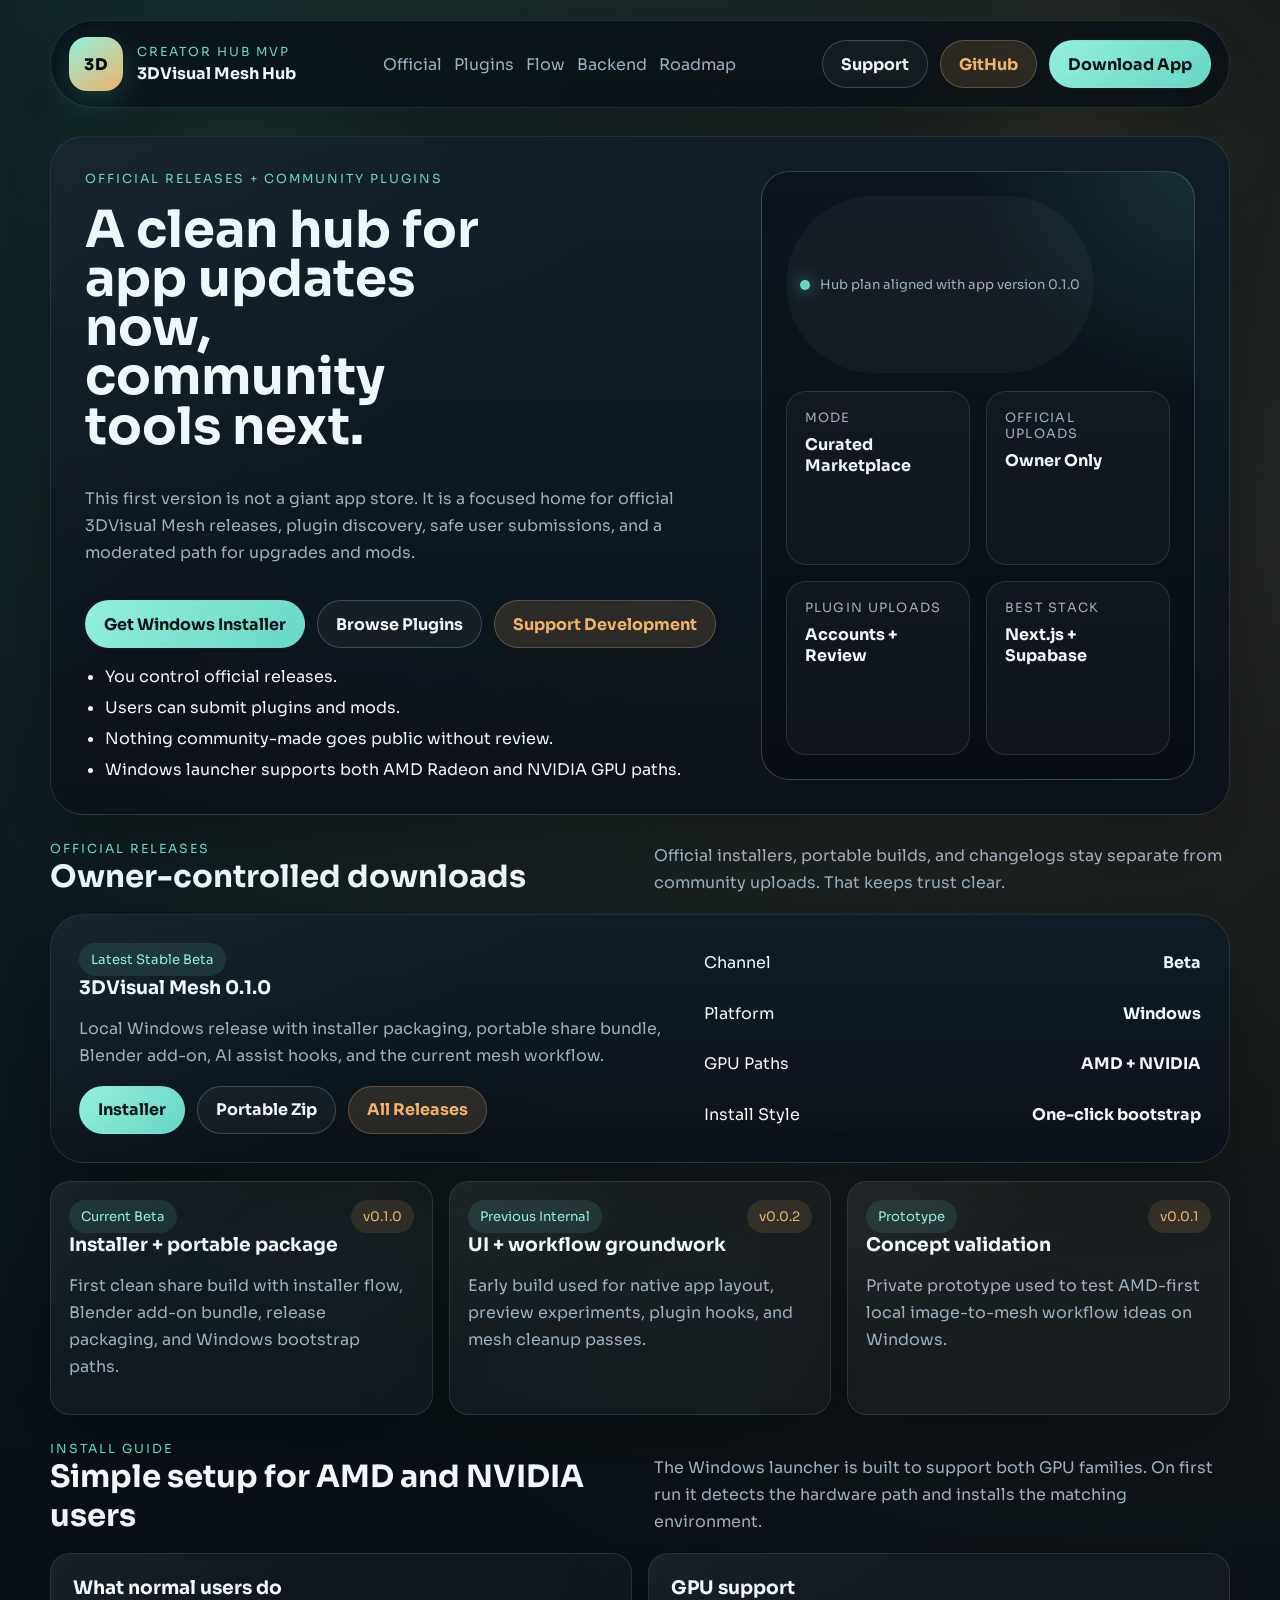
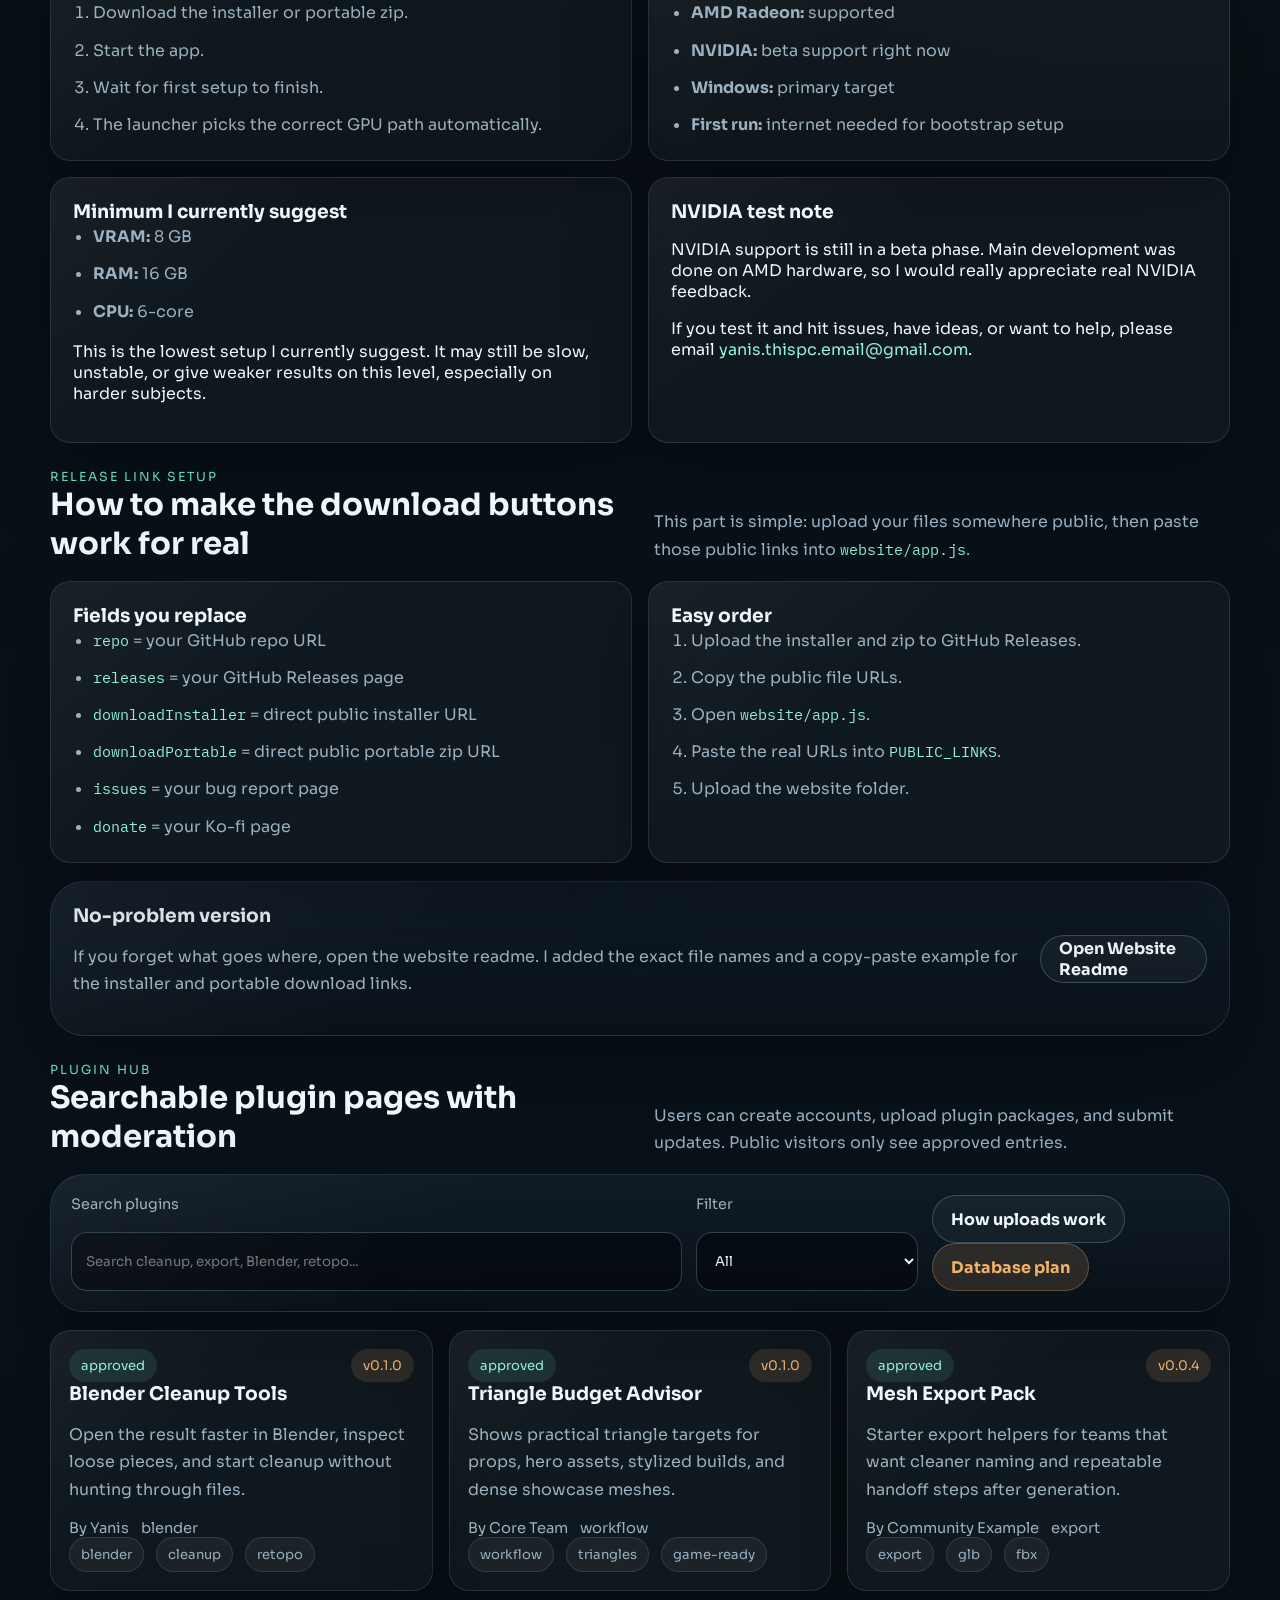
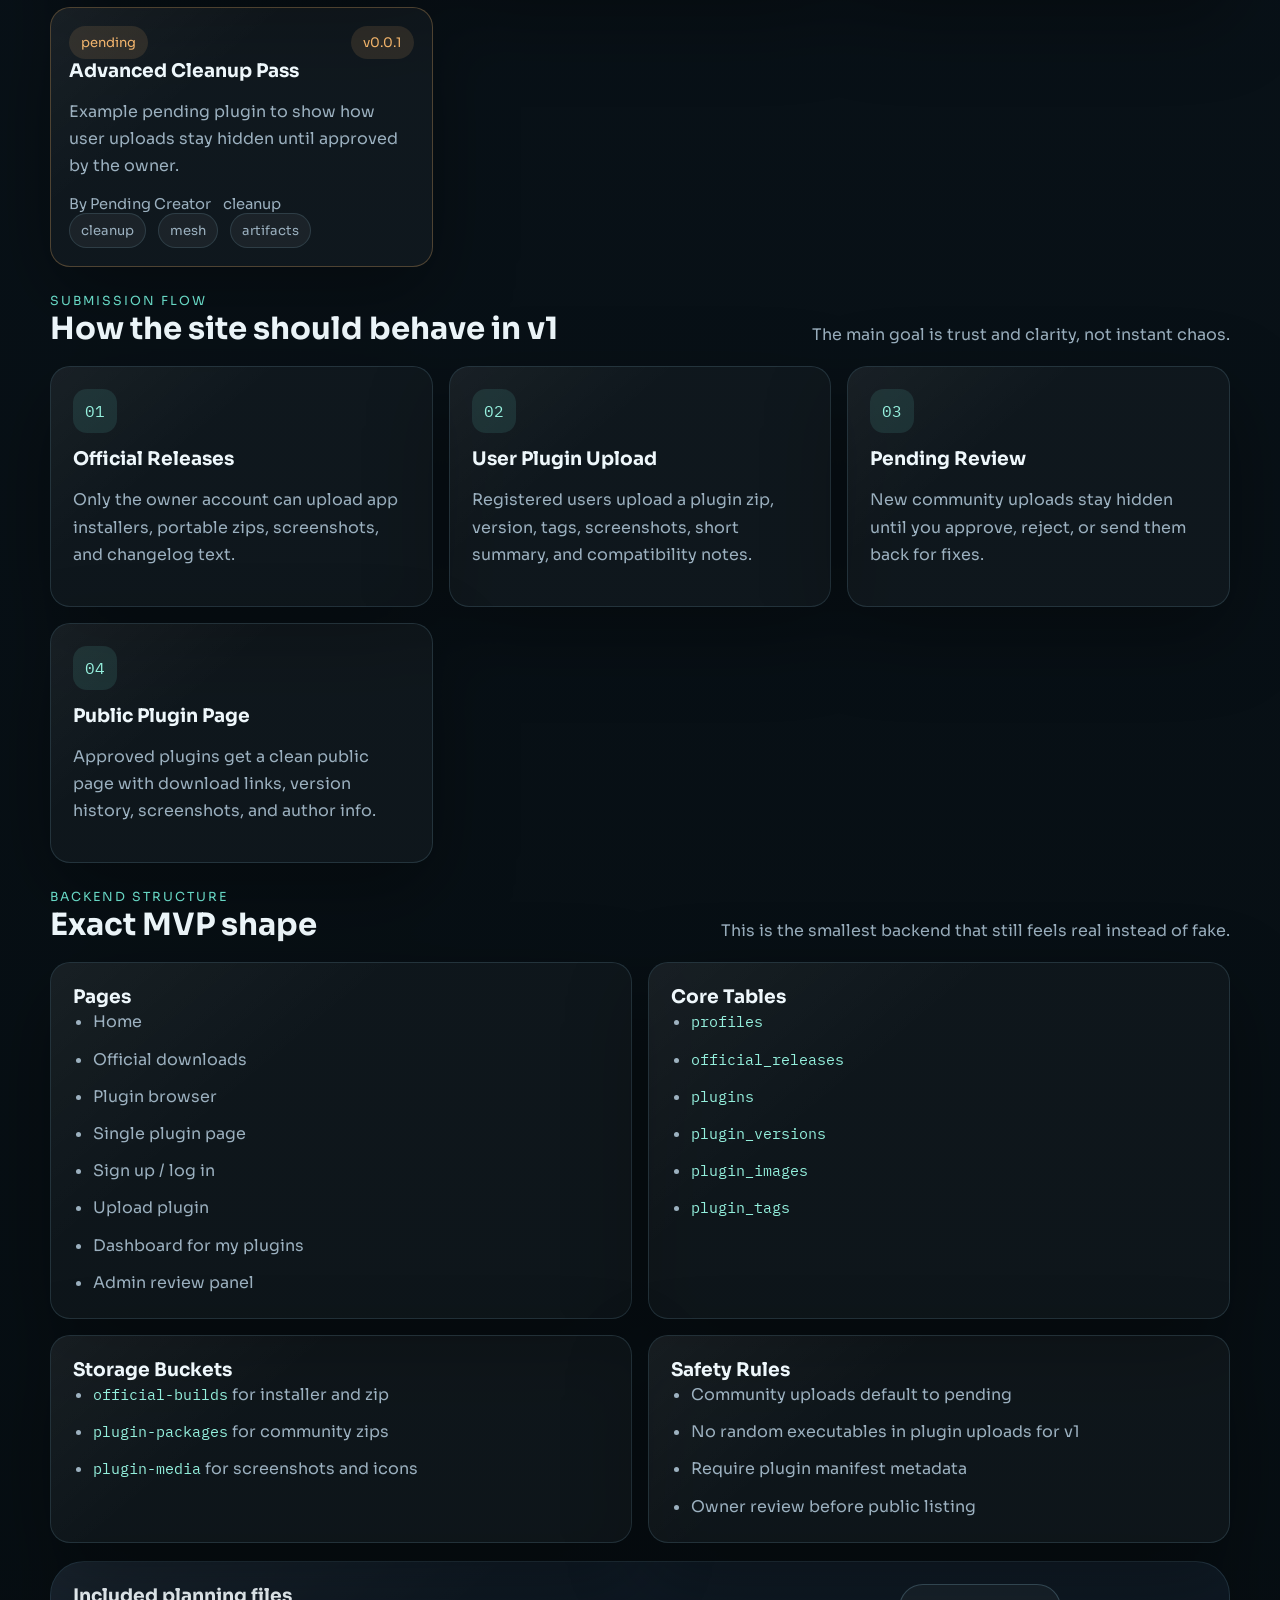
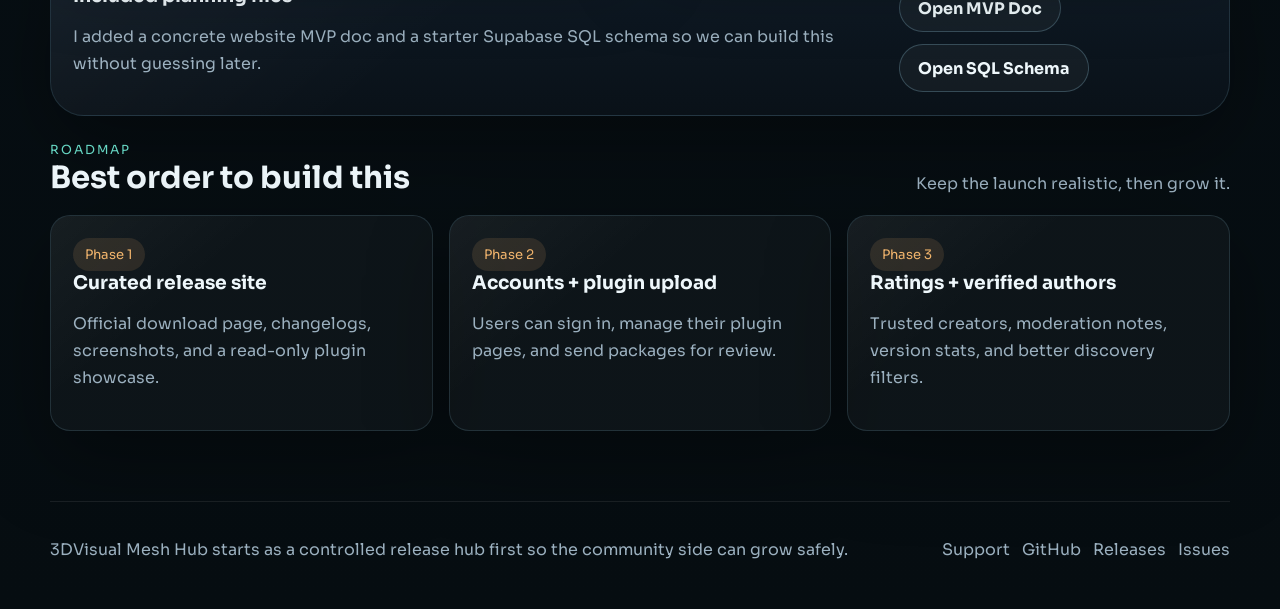
==== website/index.html @ f04f1b28 "Publish source, website, and beta 0.1.0 project files" ====
<!DOCTYPE html>
<html lang="en">
<head>
  <meta charset="UTF-8">
  <meta name="viewport" content="width=device-width, initial-scale=1.0">
  <title>3DVisual Mesh Hub</title>
  <meta
    name="description"
    content="Official releases and community plugins for 3DVisual Mesh. Curated updates, searchable plugin pages, and a clean path toward an open creator hub."
  >
  <link rel="preconnect" href="https://fonts.googleapis.com">
  <link rel="preconnect" href="https://fonts.gstatic.com" crossorigin>
  <link
    href="https://fonts.googleapis.com/css2?family=Sora:wght@400;500;600;700;800&family=IBM+Plex+Mono:wght@400;500&display=swap"
    rel="stylesheet"
  >
  <link rel="stylesheet" href="./styles.css">
</head>
<body>
  <div class="page-glow page-glow-left"></div>
  <div class="page-glow page-glow-right"></div>
  <div class="mesh-grid"></div>

  <header class="topbar">
    <a class="brand" href="#top" aria-label="3DVisual Mesh Hub Home">
      <div class="brand-badge">3D</div>
      <div class="brand-copy">
        <span class="eyebrow">Creator Hub MVP</span>
        <strong>3DVisual Mesh Hub</strong>
      </div>
    </a>

    <nav class="nav">
      <a href="#official">Official</a>
      <a href="#plugins">Plugins</a>
      <a href="#flow">Flow</a>
      <a href="#backend">Backend</a>
      <a href="#roadmap">Roadmap</a>
    </nav>

    <div class="topbar-actions">
      <a class="button secondary" data-link="donate" href="#">Support</a>
      <a class="button ghost" data-link="repo" href="#">GitHub</a>
      <a class="button primary" data-link="downloadInstaller" data-download="installer" href="#">Download App</a>
    </div>
  </header>

  <main id="top">
    <section class="hero shell-card">
      <div class="hero-copy">
        <p class="eyebrow">Official Releases + Community Plugins</p>
        <h1>A clean hub for app updates now, community tools next.</h1>
        <p class="lede">
          This first version is not a giant app store. It is a focused home for official
          3DVisual Mesh releases, plugin discovery, safe user submissions, and a moderated path
          for upgrades and mods.
        </p>

        <div class="hero-actions">
          <a class="button primary" data-link="downloadInstaller" data-download="installer" href="#">Get Windows Installer</a>
          <a class="button secondary" href="#plugins">Browse Plugins</a>
          <a class="button ghost" data-link="donate" href="#">Support Development</a>
        </div>

        <ul class="hero-points">
          <li>You control official releases.</li>
          <li>Users can submit plugins and mods.</li>
          <li>Nothing community-made goes public without review.</li>
          <li>Windows launcher supports both AMD Radeon and NVIDIA GPU paths.</li>
        </ul>
      </div>

      <aside class="hero-panel">
        <div class="hero-status">
          <span class="status-dot"></span>
          <span>Hub plan aligned with app version 0.1.0</span>
        </div>

        <div class="hero-metrics">
          <article>
            <span class="metric-label">Mode</span>
            <strong>Curated Marketplace</strong>
          </article>
          <article>
            <span class="metric-label">Official Uploads</span>
            <strong>Owner Only</strong>
          </article>
          <article>
            <span class="metric-label">Plugin Uploads</span>
            <strong>Accounts + Review</strong>
          </article>
          <article>
            <span class="metric-label">Best Stack</span>
            <strong>Next.js + Supabase</strong>
          </article>
        </div>
      </aside>
    </section>

    <section id="official" class="section-block">
      <div class="section-head">
        <div>
          <p class="eyebrow">Official Releases</p>
          <h2>Owner-controlled downloads</h2>
        </div>
        <p class="section-copy">
          Official installers, portable builds, and changelogs stay separate from community uploads.
          That keeps trust clear.
        </p>
      </div>

      <div class="release-feature shell-card">
        <div class="release-feature-copy">
          <span class="pill">Latest Stable Beta</span>
          <h3>3DVisual Mesh 0.1.0</h3>
          <p>
            Local Windows release with installer packaging, portable share bundle, Blender add-on,
            AI assist hooks, and the current mesh workflow.
          </p>
          <div class="stack">
            <a class="button primary" data-link="downloadInstaller" data-download="installer" href="#">Installer</a>
            <a class="button secondary" data-link="downloadPortable" data-download="portable" href="#">Portable Zip</a>
            <a class="button ghost" data-link="releases" href="#">All Releases</a>
          </div>
        </div>
        <div class="release-feature-meta">
          <div class="meta-row">
            <span>Channel</span>
            <strong>Beta</strong>
          </div>
          <div class="meta-row">
            <span>Platform</span>
            <strong>Windows</strong>
          </div>
          <div class="meta-row">
            <span>GPU Paths</span>
            <strong>AMD + NVIDIA</strong>
          </div>
          <div class="meta-row">
            <span>Install Style</span>
            <strong>One-click bootstrap</strong>
          </div>
        </div>
      </div>

      <div id="release-list" class="card-grid release-grid"></div>
    </section>

    <section id="install-guide" class="section-block">
      <div class="section-head">
        <div>
          <p class="eyebrow">Install Guide</p>
          <h2>Simple setup for AMD and NVIDIA users</h2>
        </div>
        <p class="section-copy">
          The Windows launcher is built to support both GPU families. On first run it detects the
          hardware path and installs the matching environment.
        </p>
      </div>

      <div class="backend-grid">
        <article class="shell-card backend-card">
          <h3>What normal users do</h3>
          <ol class="detail-list">
            <li>Download the installer or portable zip.</li>
            <li>Start the app.</li>
            <li>Wait for first setup to finish.</li>
            <li>The launcher picks the correct GPU path automatically.</li>
          </ol>
        </article>

        <article class="shell-card backend-card">
          <h3>GPU support</h3>
          <ul class="detail-list">
            <li><strong>AMD Radeon:</strong> supported</li>
            <li><strong>NVIDIA:</strong> beta support right now</li>
            <li><strong>Windows:</strong> primary target</li>
            <li><strong>First run:</strong> internet needed for bootstrap setup</li>
          </ul>
        </article>

        <article class="shell-card backend-card">
          <h3>Minimum I currently suggest</h3>
          <ul class="detail-list">
            <li><strong>VRAM:</strong> 8 GB</li>
            <li><strong>RAM:</strong> 16 GB</li>
            <li><strong>CPU:</strong> 6-core</li>
          </ul>
          <p>
            This is the lowest setup I currently suggest. It may still be slow, unstable, or give weaker results on this level,
            especially on harder subjects.
          </p>
        </article>

        <article class="shell-card backend-card">
          <h3>NVIDIA test note</h3>
          <p>
            NVIDIA support is still in a beta phase. Main development was done on AMD hardware, so I would really appreciate
            real NVIDIA feedback.
          </p>
          <p>
            If you test it and hit issues, have ideas, or want to help, please email
            <a class="inline-link" href="mailto:yanis.thispc.email@gmail.com">yanis.thispc.email@gmail.com</a>.
          </p>
        </article>
      </div>
    </section>

    <section id="link-setup" class="section-block">
      <div class="section-head">
        <div>
          <p class="eyebrow">Release Link Setup</p>
          <h2>How to make the download buttons work for real</h2>
        </div>
        <p class="section-copy">
          This part is simple: upload your files somewhere public, then paste those public links into
          <code>website/app.js</code>.
        </p>
      </div>

      <div class="backend-grid">
        <article class="shell-card backend-card">
          <h3>Fields you replace</h3>
          <ul class="detail-list">
            <li><code>repo</code> = your GitHub repo URL</li>
            <li><code>releases</code> = your GitHub Releases page</li>
            <li><code>downloadInstaller</code> = direct public installer URL</li>
            <li><code>downloadPortable</code> = direct public portable zip URL</li>
            <li><code>issues</code> = your bug report page</li>
            <li><code>donate</code> = your Ko-fi page</li>
          </ul>
        </article>

        <article class="shell-card backend-card">
          <h3>Easy order</h3>
          <ol class="detail-list">
            <li>Upload the installer and zip to GitHub Releases.</li>
            <li>Copy the public file URLs.</li>
            <li>Open <code>website/app.js</code>.</li>
            <li>Paste the real URLs into <code>PUBLIC_LINKS</code>.</li>
            <li>Upload the website folder.</li>
          </ol>
        </article>
      </div>

      <div class="doc-links shell-card">
        <div>
          <h3>No-problem version</h3>
          <p>
            If you forget what goes where, open the website readme. I added the exact file names and
            a copy-paste example for the installer and portable download links.
          </p>
        </div>
        <div class="stack">
          <a class="button secondary" href="./README.md">Open Website Readme</a>
        </div>
      </div>
    </section>

    <section id="plugins" class="section-block">
      <div class="section-head">
        <div>
          <p class="eyebrow">Plugin Hub</p>
          <h2>Searchable plugin pages with moderation</h2>
        </div>
        <p class="section-copy">
          Users can create accounts, upload plugin packages, and submit updates. Public visitors only
          see approved entries.
        </p>
      </div>

      <div class="plugin-toolbar shell-card">
        <label class="search-field" for="plugin-search">
          <span>Search plugins</span>
          <input id="plugin-search" type="search" placeholder="Search cleanup, export, Blender, retopo...">
        </label>

        <label class="select-field" for="plugin-filter">
          <span>Filter</span>
          <select id="plugin-filter">
            <option value="all">All</option>
            <option value="approved">Approved</option>
            <option value="blender">Blender</option>
            <option value="cleanup">Cleanup</option>
            <option value="export">Export</option>
            <option value="workflow">Workflow</option>
          </select>
        </label>

        <div class="toolbar-actions">
          <a class="button secondary" href="#flow">How uploads work</a>
          <a class="button ghost" href="#backend">Database plan</a>
        </div>
      </div>

      <div id="plugin-list" class="card-grid plugin-grid"></div>
    </section>

    <section id="flow" class="section-block">
      <div class="section-head">
        <div>
          <p class="eyebrow">Submission Flow</p>
          <h2>How the site should behave in v1</h2>
        </div>
        <p class="section-copy">
          The main goal is trust and clarity, not instant chaos.
        </p>
      </div>

      <div class="flow-grid">
        <article class="shell-card flow-card">
          <span class="step-id">01</span>
          <h3>Official Releases</h3>
          <p>Only the owner account can upload app installers, portable zips, screenshots, and changelog text.</p>
        </article>
        <article class="shell-card flow-card">
          <span class="step-id">02</span>
          <h3>User Plugin Upload</h3>
          <p>Registered users upload a plugin zip, version, tags, screenshots, short summary, and compatibility notes.</p>
        </article>
        <article class="shell-card flow-card">
          <span class="step-id">03</span>
          <h3>Pending Review</h3>
          <p>New community uploads stay hidden until you approve, reject, or send them back for fixes.</p>
        </article>
        <article class="shell-card flow-card">
          <span class="step-id">04</span>
          <h3>Public Plugin Page</h3>
          <p>Approved plugins get a clean public page with download links, version history, screenshots, and author info.</p>
        </article>
      </div>
    </section>

    <section id="backend" class="section-block">
      <div class="section-head">
        <div>
          <p class="eyebrow">Backend Structure</p>
          <h2>Exact MVP shape</h2>
        </div>
        <p class="section-copy">
          This is the smallest backend that still feels real instead of fake.
        </p>
      </div>

      <div class="backend-grid">
        <article class="shell-card backend-card">
          <h3>Pages</h3>
          <ul class="detail-list">
            <li>Home</li>
            <li>Official downloads</li>
            <li>Plugin browser</li>
            <li>Single plugin page</li>
            <li>Sign up / log in</li>
            <li>Upload plugin</li>
            <li>Dashboard for my plugins</li>
            <li>Admin review panel</li>
          </ul>
        </article>

        <article class="shell-card backend-card">
          <h3>Core Tables</h3>
          <ul class="detail-list">
            <li><code>profiles</code></li>
            <li><code>official_releases</code></li>
            <li><code>plugins</code></li>
            <li><code>plugin_versions</code></li>
            <li><code>plugin_images</code></li>
            <li><code>plugin_tags</code></li>
          </ul>
        </article>

        <article class="shell-card backend-card">
          <h3>Storage Buckets</h3>
          <ul class="detail-list">
            <li><code>official-builds</code> for installer and zip</li>
            <li><code>plugin-packages</code> for community zips</li>
            <li><code>plugin-media</code> for screenshots and icons</li>
          </ul>
        </article>

        <article class="shell-card backend-card">
          <h3>Safety Rules</h3>
          <ul class="detail-list">
            <li>Community uploads default to pending</li>
            <li>No random executables in plugin uploads for v1</li>
            <li>Require plugin manifest metadata</li>
            <li>Owner review before public listing</li>
          </ul>
        </article>
      </div>

      <div class="doc-links shell-card">
        <div>
          <h3>Included planning files</h3>
          <p>
            I added a concrete website MVP doc and a starter Supabase SQL schema so we can build this
            without guessing later.
          </p>
        </div>
        <div class="stack">
          <a class="button secondary" href="./MVP_STRUCTURE.md">Open MVP Doc</a>
          <a class="button secondary" href="./supabase_schema.sql">Open SQL Schema</a>
        </div>
      </div>
    </section>

    <section id="roadmap" class="section-block">
      <div class="section-head">
        <div>
          <p class="eyebrow">Roadmap</p>
          <h2>Best order to build this</h2>
        </div>
        <p class="section-copy">
          Keep the launch realistic, then grow it.
        </p>
      </div>

      <div class="roadmap-grid">
        <article class="shell-card roadmap-card">
          <span class="roadmap-state">Phase 1</span>
          <h3>Curated release site</h3>
          <p>Official download page, changelogs, screenshots, and a read-only plugin showcase.</p>
        </article>
        <article class="shell-card roadmap-card">
          <span class="roadmap-state">Phase 2</span>
          <h3>Accounts + plugin upload</h3>
          <p>Users can sign in, manage their plugin pages, and send packages for review.</p>
        </article>
        <article class="shell-card roadmap-card">
          <span class="roadmap-state">Phase 3</span>
          <h3>Ratings + verified authors</h3>
          <p>Trusted creators, moderation notes, version stats, and better discovery filters.</p>
        </article>
      </div>
    </section>
  </main>

  <footer class="footer">
    <p>3DVisual Mesh Hub starts as a controlled release hub first so the community side can grow safely.</p>
    <div class="footer-links">
      <a data-link="donate" href="#">Support</a>
      <a data-link="repo" href="#">GitHub</a>
      <a data-link="releases" href="#">Releases</a>
      <a data-link="issues" href="#">Issues</a>
    </div>
  </footer>

  <div id="donation-modal" class="modal-shell" aria-hidden="true">
    <div class="modal-backdrop" data-close-modal="true"></div>
    <section class="donation-modal shell-card" role="dialog" aria-modal="true" aria-labelledby="donation-title">
      <button class="modal-close" type="button" data-close-modal="true" aria-label="Close support popup">X</button>
      <p class="eyebrow">Optional Support</p>
      <h2 id="donation-title">Want to support development before download?</h2>
      <p class="modal-copy">
        Donations are optional, but they help keep improving the app, the plugin system, and future mesh quality work.
      </p>
      <div class="modal-warning">
        <h3>Before you download</h3>
        <ul class="detail-list">
          <li><strong>Minimum suggested:</strong> 8 GB VRAM, 16 GB RAM, 6-core CPU</li>
          <li><strong>Important:</strong> this lower-end setup may still run slowly or not work well</li>
          <li><strong>NVIDIA:</strong> current support is beta because development was mainly tested on AMD</li>
        </ul>
        <p class="modal-note">
          NVIDIA feedback, bug reports, ideas, or help are welcome at
          <a class="inline-link" href="mailto:yanis.thispc.email@gmail.com">yanis.thispc.email@gmail.com</a>.
        </p>
      </div>
      <div class="modal-actions">
        <a id="donate-link" class="button ghost" data-link="donate" href="#">Donate</a>
        <a id="continue-download-link" class="button primary" href="#">Continue To Download</a>
      </div>
      <p class="modal-note">You can skip support and still download normally.</p>
    </section>
  </div>

  <script src="./app.js"></script>
</body>
</html>
---- website/styles.css ----
:root {
  --bg: #071015;
  --bg-2: #0b161d;
  --panel: rgba(12, 21, 30, 0.84);
  --panel-strong: rgba(14, 25, 35, 0.94);
  --line: rgba(145, 196, 220, 0.16);
  --line-strong: rgba(145, 196, 220, 0.28);
  --text: #eef7fb;
  --muted: #9bb0bf;
  --teal: #67d7c4;
  --teal-strong: #93f0dd;
  --amber: #f1b36a;
  --amber-soft: rgba(241, 179, 106, 0.14);
  --danger: #ff8570;
  --shadow: 0 28px 80px rgba(0, 0, 0, 0.34);
  --radius-xl: 34px;
  --radius-lg: 26px;
  --radius-md: 20px;
}

* {
  box-sizing: border-box;
}

html {
  scroll-behavior: smooth;
}

body {
  margin: 0;
  min-height: 100vh;
  font-family: "Sora", sans-serif;
  color: var(--text);
  background:
    radial-gradient(circle at 15% 0%, rgba(103, 215, 196, 0.14), transparent 28%),
    radial-gradient(circle at 90% 10%, rgba(241, 179, 106, 0.12), transparent 24%),
    linear-gradient(180deg, #060d12 0%, #091219 48%, #060d11 100%);
}

body::before {
  content: "";
  position: fixed;
  inset: 0;
  pointer-events: none;
  background:
    linear-gradient(90deg, rgba(255, 255, 255, 0.025) 1px, transparent 1px),
    linear-gradient(180deg, rgba(255, 255, 255, 0.025) 1px, transparent 1px);
  background-size: 44px 44px;
  mask-image: radial-gradient(circle at center, black 48%, transparent 95%);
  opacity: 0.28;
}

.page-glow,
.mesh-grid {
  position: fixed;
  inset: 0;
  pointer-events: none;
}

.page-glow-left {
  background: radial-gradient(circle at 18% 22%, rgba(103, 215, 196, 0.10), transparent 18%);
}

.page-glow-right {
  background: radial-gradient(circle at 84% 18%, rgba(241, 179, 106, 0.10), transparent 16%);
}

.mesh-grid {
  opacity: 0.06;
  background-image:
    radial-gradient(rgba(255, 255, 255, 0.75) 0.6px, transparent 0.7px);
  background-size: 16px 16px;
}

.topbar,
main,
.footer {
  position: relative;
  z-index: 1;
}

.topbar,
main,
.footer {
  width: min(1180px, calc(100% - 32px));
  margin-left: auto;
  margin-right: auto;
}

.topbar {
  margin-top: 20px;
  padding: 16px 18px;
  display: flex;
  align-items: center;
  justify-content: space-between;
  gap: 18px;
  border-radius: 999px;
  border: 1px solid var(--line);
  background: rgba(7, 15, 21, 0.78);
  backdrop-filter: blur(18px);
  box-shadow: var(--shadow);
}

.brand {
  display: flex;
  align-items: center;
  gap: 14px;
  text-decoration: none;
  color: var(--text);
}

.brand-badge {
  width: 54px;
  height: 54px;
  display: grid;
  place-items: center;
  border-radius: 18px;
  background: linear-gradient(145deg, var(--teal-strong), var(--amber));
  color: #081014;
  font-weight: 800;
  letter-spacing: 0.08em;
  box-shadow: 0 10px 32px rgba(103, 215, 196, 0.22);
}

.brand-copy {
  display: grid;
  gap: 3px;
}

.brand-copy strong,
h1,
h2,
h3 {
  margin: 0;
}

.eyebrow {
  margin: 0;
  color: var(--teal);
  font-size: 0.78rem;
  letter-spacing: 0.16em;
  text-transform: uppercase;
}

.nav,
.topbar-actions,
.hero-actions,
.stack,
.footer-links,
.tag-row,
.plugin-meta {
  display: flex;
  flex-wrap: wrap;
  gap: 12px;
}

.nav a,
.footer a {
  color: var(--muted);
  text-decoration: none;
}

.nav a:hover,
.footer a:hover {
  color: var(--text);
}

main {
  margin-top: 28px;
  margin-bottom: 70px;
  display: grid;
  gap: 26px;
}

.shell-card {
  position: relative;
  overflow: hidden;
  border-radius: var(--radius-xl);
  border: 1px solid var(--line);
  background:
    linear-gradient(180deg, rgba(16, 28, 39, 0.95), rgba(10, 18, 25, 0.95));
  box-shadow: var(--shadow);
}

.shell-card::after {
  content: "";
  position: absolute;
  inset: 0;
  background: linear-gradient(140deg, rgba(255, 255, 255, 0.04), transparent 35%);
  pointer-events: none;
}

.hero {
  display: grid;
  grid-template-columns: 1.2fr 0.8fr;
  gap: 24px;
  padding: 34px;
}

.hero-copy,
.hero-panel,
.section-block,
.donation-modal {
  position: relative;
  z-index: 1;
}

.hero-copy {
  display: grid;
  gap: 18px;
}

h1 {
  font-size: clamp(2.7rem, 4vw, 5rem);
  line-height: 0.96;
  max-width: 11ch;
}

.lede,
.section-copy,
.release-card p,
.plugin-card p,
.flow-card p,
.backend-card li,
.roadmap-card p,
.release-feature p,
.doc-links p,
.footer p {
  color: var(--muted);
  line-height: 1.7;
}

.hero-points,
.detail-list {
  margin: 0;
  padding-left: 20px;
  display: grid;
  gap: 10px;
}

.button {
  display: inline-flex;
  align-items: center;
  justify-content: center;
  min-height: 48px;
  padding: 0 18px;
  border-radius: 999px;
  border: 1px solid transparent;
  text-decoration: none;
  font-weight: 700;
  transition: transform 180ms ease, border-color 180ms ease, background 180ms ease;
}

.button:hover {
  transform: translateY(-1px);
}

.button.primary {
  color: #091115;
  background: linear-gradient(135deg, var(--teal-strong), var(--teal));
}

.button.secondary {
  color: var(--text);
  background: rgba(255, 255, 255, 0.04);
  border-color: var(--line-strong);
}

.button.ghost {
  color: var(--amber);
  background: var(--amber-soft);
  border-color: rgba(241, 179, 106, 0.28);
}

.hero-panel {
  display: grid;
  gap: 18px;
  padding: 24px;
  border-radius: 28px;
  border: 1px solid var(--line-strong);
  background:
    radial-gradient(circle at top right, rgba(103, 215, 196, 0.14), transparent 30%),
    linear-gradient(180deg, rgba(12, 21, 30, 0.98), rgba(7, 13, 19, 0.98));
}

.hero-status,
.pill,
.mini-pill,
.version-tag,
.roadmap-state {
  display: inline-flex;
  align-items: center;
  gap: 10px;
  width: fit-content;
  border-radius: 999px;
  font-size: 0.82rem;
}

.hero-status {
  padding: 10px 14px;
  color: var(--muted);
  background: rgba(255, 255, 255, 0.04);
}

.status-dot {
  width: 10px;
  height: 10px;
  border-radius: 50%;
  background: var(--teal);
  box-shadow: 0 0 16px rgba(103, 215, 196, 0.8);
}

.hero-metrics,
.card-grid,
.flow-grid,
.backend-grid,
.roadmap-grid {
  display: grid;
  gap: 16px;
}

.hero-metrics {
  grid-template-columns: repeat(2, minmax(0, 1fr));
}

.hero-metrics article,
.release-card,
.plugin-card,
.flow-card,
.backend-card,
.roadmap-card {
  position: relative;
  z-index: 1;
  padding: 18px;
  border-radius: var(--radius-md);
  border: 1px solid var(--line);
  background: rgba(255, 255, 255, 0.03);
}

.metric-label {
  display: block;
  margin-bottom: 8px;
  color: var(--muted);
  font-size: 0.8rem;
  letter-spacing: 0.10em;
  text-transform: uppercase;
}

.section-block {
  display: grid;
  gap: 18px;
}

.section-head {
  display: flex;
  align-items: end;
  justify-content: space-between;
  gap: 20px;
}

.section-head h2 {
  font-size: clamp(1.6rem, 2.4vw, 2.5rem);
}

.section-copy {
  max-width: 48ch;
  margin: 0;
}

.release-feature {
  display: grid;
  grid-template-columns: 1.1fr 0.9fr;
  gap: 18px;
  padding: 28px;
}

.release-feature-copy,
.release-feature-meta {
  position: relative;
  z-index: 1;
}

.release-feature-meta {
  display: grid;
  gap: 12px;
}

.meta-row,
.card-topline {
  display: flex;
  align-items: center;
  justify-content: space-between;
  gap: 12px;
}

.pill,
.mini-pill {
  padding: 8px 12px;
  color: var(--teal-strong);
  background: rgba(103, 215, 196, 0.12);
}

.version-tag,
.roadmap-state {
  padding: 8px 12px;
  color: var(--amber);
  background: rgba(241, 179, 106, 0.12);
}

.release-grid,
.plugin-grid,
.flow-grid,
.backend-grid,
.roadmap-grid {
  grid-template-columns: repeat(3, minmax(0, 1fr));
}

.plugin-toolbar {
  display: grid;
  grid-template-columns: 1.1fr 0.4fr 0.5fr;
  gap: 14px;
  padding: 20px;
}

.search-field,
.select-field {
  display: grid;
  gap: 8px;
  color: var(--muted);
  font-size: 0.9rem;
}

.search-field input,
.select-field select {
  min-height: 48px;
  width: 100%;
  border-radius: 16px;
  border: 1px solid var(--line-strong);
  background: rgba(6, 12, 17, 0.86);
  color: var(--text);
  padding: 0 14px;
  font-family: inherit;
}

.plugin-meta {
  margin-top: 14px;
  color: var(--muted);
  font-size: 0.92rem;
}

.tag {
  padding: 8px 11px;
  border-radius: 999px;
  background: rgba(255, 255, 255, 0.05);
  border: 1px solid var(--line);
  color: var(--muted);
  font-size: 0.82rem;
}

.plugin-card.pending {
  border-color: rgba(241, 179, 106, 0.28);
}

.plugin-card.pending .mini-pill {
  color: var(--amber);
  background: rgba(241, 179, 106, 0.12);
}

.empty-card {
  padding: 22px;
}

.flow-card,
.backend-card,
.roadmap-card,
.doc-links {
  padding: 22px;
}

.step-id {
  display: inline-flex;
  align-items: center;
  justify-content: center;
  width: 44px;
  height: 44px;
  border-radius: 14px;
  background: rgba(103, 215, 196, 0.12);
  color: var(--teal-strong);
  font-family: "IBM Plex Mono", monospace;
  margin-bottom: 14px;
}

.backend-grid {
  grid-template-columns: repeat(2, minmax(0, 1fr));
}

.doc-links {
  display: flex;
  align-items: center;
  justify-content: space-between;
  gap: 18px;
}

code {
  font-family: "IBM Plex Mono", monospace;
  color: var(--teal-strong);
  font-size: 0.94em;
}

.footer {
  margin-bottom: 30px;
  padding-top: 18px;
  display: flex;
  align-items: center;
  justify-content: space-between;
  gap: 16px;
  border-top: 1px solid rgba(255, 255, 255, 0.08);
}

.modal-shell {
  position: fixed;
  inset: 0;
  display: none;
  align-items: center;
  justify-content: center;
  z-index: 30;
}

.modal-shell.is-open {
  display: flex;
}

.modal-backdrop {
  position: absolute;
  inset: 0;
  background: rgba(2, 6, 10, 0.72);
  backdrop-filter: blur(10px);
}

.donation-modal {
  width: min(560px, calc(100% - 28px));
  padding: 28px;
}

.modal-close {
  position: absolute;
  top: 16px;
  right: 16px;
  width: 40px;
  height: 40px;
  border: 1px solid var(--line-strong);
  border-radius: 50%;
  background: rgba(255, 255, 255, 0.04);
  color: var(--text);
  font: inherit;
  cursor: pointer;
}

.modal-copy,
.modal-note {
  color: var(--muted);
  line-height: 1.7;
}

.modal-warning {
  margin-top: 18px;
  margin-bottom: 18px;
  padding: 16px 18px;
  border-radius: 18px;
  border: 1px solid rgba(241, 179, 106, 0.22);
  background: rgba(241, 179, 106, 0.08);
}

.modal-warning h3 {
  margin-bottom: 10px;
}

.inline-link {
  color: var(--teal-strong);
  text-decoration: none;
}

.inline-link:hover {
  text-decoration: underline;
}

.modal-actions {
  display: flex;
  flex-wrap: wrap;
  gap: 12px;
  margin-top: 20px;
}

.modal-note {
  margin-bottom: 0;
}

@media (max-width: 1080px) {
  .hero,
  .release-feature,
  .plugin-toolbar,
  .section-head,
  .doc-links {
    grid-template-columns: 1fr;
    flex-direction: column;
    align-items: flex-start;
  }

  .hero,
  .release-feature {
    display: grid;
  }

  .release-grid,
  .plugin-grid,
  .flow-grid,
  .roadmap-grid,
  .hero-metrics,
  .backend-grid {
    grid-template-columns: 1fr 1fr;
  }
}

@media (max-width: 760px) {
  .topbar,
  .footer {
    border-radius: 28px;
    flex-direction: column;
    align-items: flex-start;
  }

  .topbar {
    padding: 18px;
  }

  .hero,
  .flow-grid,
  .release-grid,
  .plugin-grid,
  .roadmap-grid,
  .hero-metrics,
  .backend-grid {
    grid-template-columns: 1fr;
  }

  h1 {
    max-width: none;
  }

  .modal-actions {
    flex-direction: column;
  }
}
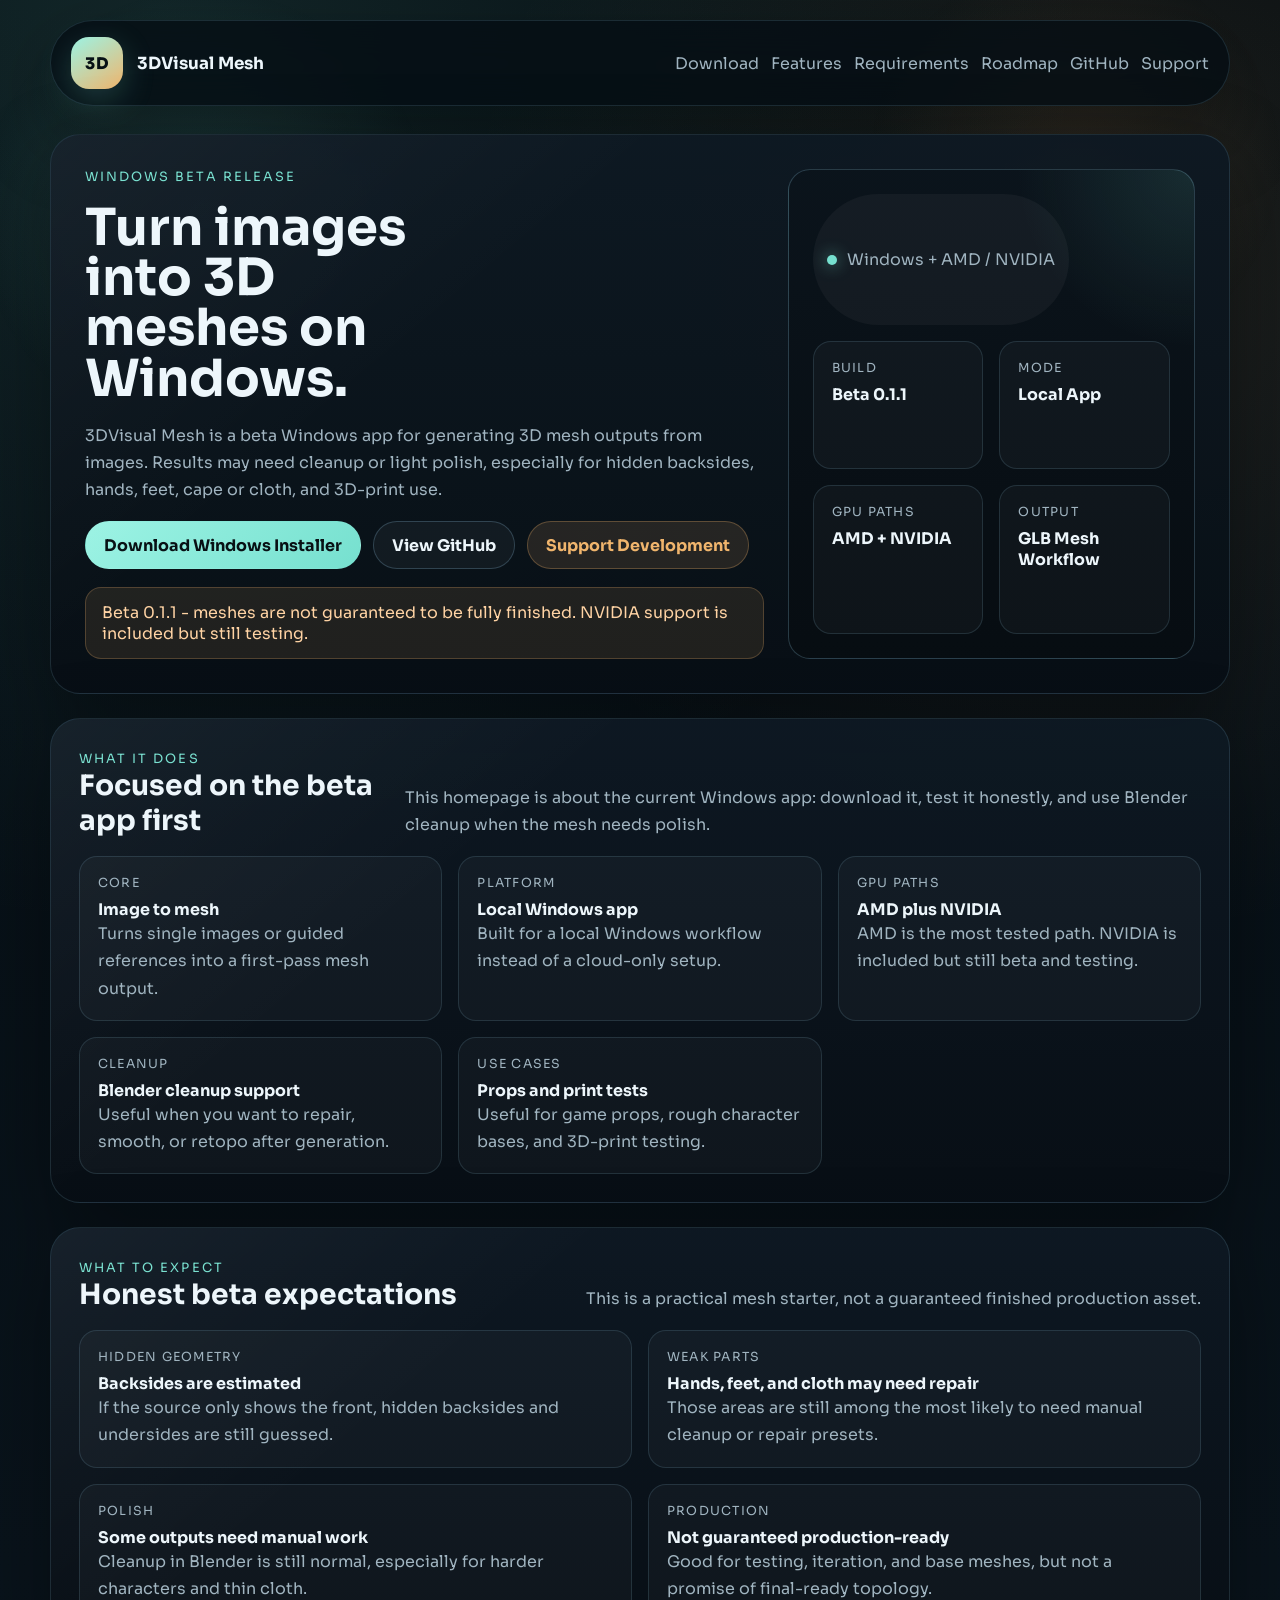
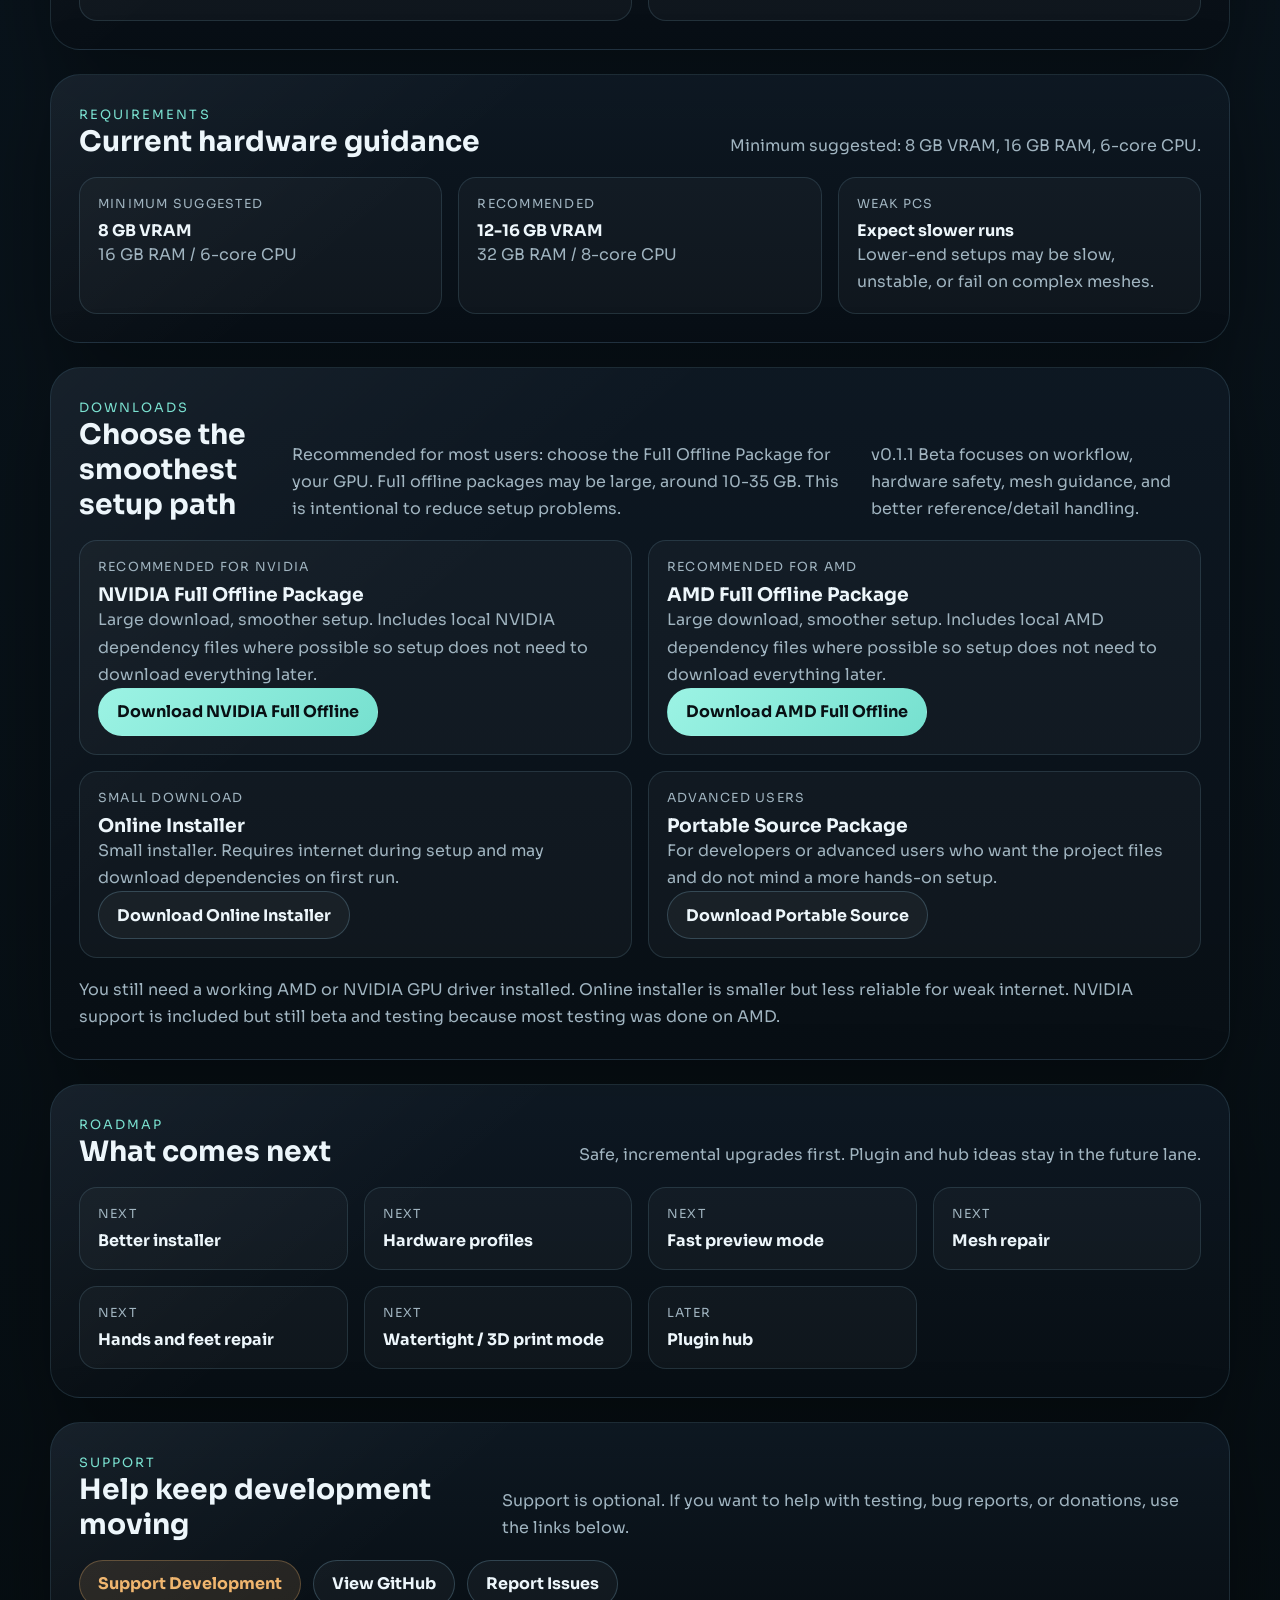
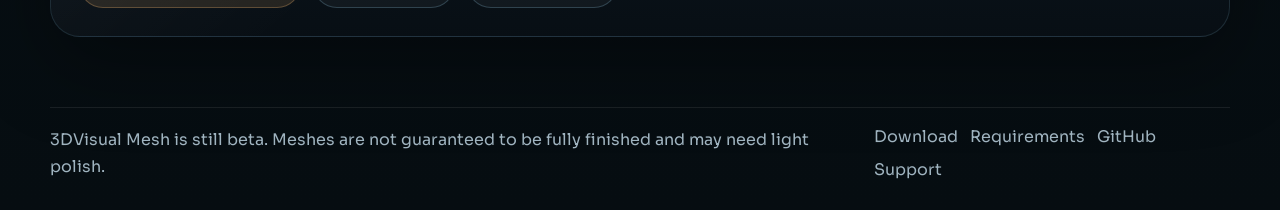
==== commit f9973470: "docs: publish v0.1.1 beta website and release notes" ====
--- a/website/index.html
+++ b/website/index.html
@@ -3,10 +3,10 @@
 <head>
   <meta charset="UTF-8">
   <meta name="viewport" content="width=device-width, initial-scale=1.0">
-  <title>3DVisual Mesh Hub</title>
+  <title>3DVisual Mesh</title>
   <meta
     name="description"
-    content="Official releases and community plugins for 3DVisual Mesh. Curated updates, searchable plugin pages, and a clean path toward an open creator hub."
+    content="Turn images into 3D meshes on Windows. Local beta image-to-3D mesh generation for AMD and NVIDIA."
   >
   <link rel="preconnect" href="https://fonts.googleapis.com">
   <link rel="preconnect" href="https://fonts.gstatic.com" crossorigin>
@@ -19,429 +19,302 @@
 <body>
   <div class="page-glow page-glow-left"></div>
   <div class="page-glow page-glow-right"></div>
-  <div class="mesh-grid"></div>
 
   <header class="topbar">
-    <a class="brand" href="#top" aria-label="3DVisual Mesh Hub Home">
+    <a class="brand" href="#top" aria-label="3DVisual Mesh Home">
       <div class="brand-badge">3D</div>
       <div class="brand-copy">
-        <span class="eyebrow">Creator Hub MVP</span>
-        <strong>3DVisual Mesh Hub</strong>
+        <strong>3DVisual Mesh</strong>
       </div>
     </a>
 
-    <nav class="nav">
-      <a href="#official">Official</a>
-      <a href="#plugins">Plugins</a>
-      <a href="#flow">Flow</a>
-      <a href="#backend">Backend</a>
+    <nav class="nav" aria-label="Main navigation">
+      <a href="#downloads">Download</a>
+      <a href="#features">Features</a>
+      <a href="#requirements">Requirements</a>
       <a href="#roadmap">Roadmap</a>
+      <a data-link="repo" href="#">GitHub</a>
+      <a href="#support">Support</a>
     </nav>
-
-    <div class="topbar-actions">
-      <a class="button secondary" data-link="donate" href="#">Support</a>
-      <a class="button ghost" data-link="repo" href="#">GitHub</a>
-      <a class="button primary" data-link="downloadInstaller" data-download="installer" href="#">Download App</a>
-    </div>
   </header>
 
   <main id="top">
     <section class="hero shell-card">
       <div class="hero-copy">
-        <p class="eyebrow">Official Releases + Community Plugins</p>
-        <h1>A clean hub for app updates now, community tools next.</h1>
+        <span class="eyebrow">Windows Beta Release</span>
+        <h1>Turn images into 3D meshes on Windows.</h1>
         <p class="lede">
-          This first version is not a giant app store. It is a focused home for official
-          3DVisual Mesh releases, plugin discovery, safe user submissions, and a moderated path
-          for upgrades and mods.
+          3DVisual Mesh is a beta Windows app for generating 3D mesh outputs from images.
+          Results may need cleanup or light polish, especially for hidden backsides, hands,
+          feet, cape or cloth, and 3D-print use.
         </p>
 
         <div class="hero-actions">
-          <a class="button primary" data-link="downloadInstaller" data-download="installer" href="#">Get Windows Installer</a>
-          <a class="button secondary" href="#plugins">Browse Plugins</a>
+          <a class="button primary" data-link="downloadInstaller" data-download="installer" href="#">Download Windows Installer</a>
+          <a class="button secondary" data-link="repo" href="#">View GitHub</a>
           <a class="button ghost" data-link="donate" href="#">Support Development</a>
         </div>
 
-        <ul class="hero-points">
-          <li>You control official releases.</li>
-          <li>Users can submit plugins and mods.</li>
-          <li>Nothing community-made goes public without review.</li>
-          <li>Windows launcher supports both AMD Radeon and NVIDIA GPU paths.</li>
-        </ul>
+        <p class="warning-note">
+          Beta 0.1.1 - meshes are not guaranteed to be fully finished. NVIDIA support is included but still testing.
+        </p>
       </div>
 
       <aside class="hero-panel">
-        <div class="hero-status">
+        <div class="status-pill">
           <span class="status-dot"></span>
-          <span>Hub plan aligned with app version 0.1.0</span>
-        </div>
-
-        <div class="hero-metrics">
+          <span>Windows + AMD / NVIDIA</span>
+        </div>
+
+        <div class="hero-stats">
           <article>
-            <span class="metric-label">Mode</span>
-            <strong>Curated Marketplace</strong>
+            <span class="stat-label">Build</span>
+            <strong>Beta 0.1.1</strong>
           </article>
           <article>
-            <span class="metric-label">Official Uploads</span>
-            <strong>Owner Only</strong>
+            <span class="stat-label">Mode</span>
+            <strong>Local App</strong>
           </article>
           <article>
-            <span class="metric-label">Plugin Uploads</span>
-            <strong>Accounts + Review</strong>
+            <span class="stat-label">GPU Paths</span>
+            <strong>AMD + NVIDIA</strong>
           </article>
           <article>
-            <span class="metric-label">Best Stack</span>
-            <strong>Next.js + Supabase</strong>
+            <span class="stat-label">Output</span>
+            <strong>GLB Mesh Workflow</strong>
           </article>
         </div>
       </aside>
     </section>
 
-    <section id="official" class="section-block">
-      <div class="section-head">
-        <div>
-          <p class="eyebrow">Official Releases</p>
-          <h2>Owner-controlled downloads</h2>
+    <section id="features" class="shell-card section-card wide-card">
+      <div class="section-head">
+        <div>
+          <span class="eyebrow">What it does</span>
+          <h2>Focused on the beta app first</h2>
         </div>
         <p class="section-copy">
-          Official installers, portable builds, and changelogs stay separate from community uploads.
-          That keeps trust clear.
-        </p>
-      </div>
-
-      <div class="release-feature shell-card">
-        <div class="release-feature-copy">
-          <span class="pill">Latest Stable Beta</span>
-          <h3>3DVisual Mesh 0.1.0</h3>
-          <p>
-            Local Windows release with installer packaging, portable share bundle, Blender add-on,
-            AI assist hooks, and the current mesh workflow.
-          </p>
-          <div class="stack">
-            <a class="button primary" data-link="downloadInstaller" data-download="installer" href="#">Installer</a>
-            <a class="button secondary" data-link="downloadPortable" data-download="portable" href="#">Portable Zip</a>
-            <a class="button ghost" data-link="releases" href="#">All Releases</a>
+          This homepage is about the current Windows app: download it, test it honestly,
+          and use Blender cleanup when the mesh needs polish.
+        </p>
+      </div>
+
+      <div class="requirements-grid">
+        <article class="info-card">
+          <span class="card-label">Core</span>
+          <strong>Image to mesh</strong>
+          <p>Turns single images or guided references into a first-pass mesh output.</p>
+        </article>
+        <article class="info-card">
+          <span class="card-label">Platform</span>
+          <strong>Local Windows app</strong>
+          <p>Built for a local Windows workflow instead of a cloud-only setup.</p>
+        </article>
+        <article class="info-card">
+          <span class="card-label">GPU paths</span>
+          <strong>AMD plus NVIDIA</strong>
+          <p>AMD is the most tested path. NVIDIA is included but still beta and testing.</p>
+        </article>
+        <article class="info-card">
+          <span class="card-label">Cleanup</span>
+          <strong>Blender cleanup support</strong>
+          <p>Useful when you want to repair, smooth, or retopo after generation.</p>
+        </article>
+        <article class="info-card">
+          <span class="card-label">Use cases</span>
+          <strong>Props and print tests</strong>
+          <p>Useful for game props, rough character bases, and 3D-print testing.</p>
+        </article>
+      </div>
+    </section>
+
+    <section class="shell-card section-card wide-card">
+      <div class="section-head">
+        <div>
+          <span class="eyebrow">What to expect</span>
+          <h2>Honest beta expectations</h2>
+        </div>
+        <p class="section-copy">This is a practical mesh starter, not a guaranteed finished production asset.</p>
+      </div>
+
+      <div class="section-grid">
+        <article class="info-card">
+          <span class="card-label">Hidden geometry</span>
+          <strong>Backsides are estimated</strong>
+          <p>If the source only shows the front, hidden backsides and undersides are still guessed.</p>
+        </article>
+        <article class="info-card">
+          <span class="card-label">Weak parts</span>
+          <strong>Hands, feet, and cloth may need repair</strong>
+          <p>Those areas are still among the most likely to need manual cleanup or repair presets.</p>
+        </article>
+        <article class="info-card">
+          <span class="card-label">Polish</span>
+          <strong>Some outputs need manual work</strong>
+          <p>Cleanup in Blender is still normal, especially for harder characters and thin cloth.</p>
+        </article>
+        <article class="info-card">
+          <span class="card-label">Production</span>
+          <strong>Not guaranteed production-ready</strong>
+          <p>Good for testing, iteration, and base meshes, but not a promise of final-ready topology.</p>
+        </article>
+      </div>
+    </section>
+
+    <section id="requirements" class="shell-card section-card wide-card">
+      <div class="section-head">
+        <div>
+          <span class="eyebrow">Requirements</span>
+          <h2>Current hardware guidance</h2>
+        </div>
+        <p class="section-copy">Minimum suggested: 8 GB VRAM, 16 GB RAM, 6-core CPU.</p>
+      </div>
+
+      <div class="requirements-grid">
+        <article class="info-card">
+          <span class="card-label">Minimum suggested</span>
+          <strong>8 GB VRAM</strong>
+          <p>16 GB RAM / 6-core CPU</p>
+        </article>
+        <article class="info-card">
+          <span class="card-label">Recommended</span>
+          <strong>12-16 GB VRAM</strong>
+          <p>32 GB RAM / 8-core CPU</p>
+        </article>
+        <article class="info-card">
+          <span class="card-label">Weak PCs</span>
+          <strong>Expect slower runs</strong>
+          <p>Lower-end setups may be slow, unstable, or fail on complex meshes.</p>
+        </article>
+      </div>
+    </section>
+
+    <section id="downloads" class="shell-card section-card wide-card">
+      <div class="section-head">
+        <div>
+          <span class="eyebrow">Downloads</span>
+          <h2>Choose the smoothest setup path</h2>
+        </div>
+        <p class="section-copy">
+          Recommended for most users: choose the Full Offline Package for your GPU.
+          Full offline packages may be large, around 10-35 GB. This is intentional to reduce setup problems.
+        </p>
+        <p class="section-copy">
+          v0.1.1 Beta focuses on workflow, hardware safety, mesh guidance, and better reference/detail handling.
+        </p>
+      </div>
+
+      <div class="downloads-grid">
+        <article class="download-card">
+          <span class="card-label">Recommended for NVIDIA</span>
+          <h3>NVIDIA Full Offline Package</h3>
+          <p>Large download, smoother setup. Includes local NVIDIA dependency files where possible so setup does not need to download everything later.</p>
+          <div class="card-actions">
+            <a class="button primary" data-link="downloadNvidiaFullOffline" data-download="nvidiaFullOffline" data-coming-soon="true" href="#">Download NVIDIA Full Offline</a>
           </div>
-        </div>
-        <div class="release-feature-meta">
-          <div class="meta-row">
-            <span>Channel</span>
-            <strong>Beta</strong>
+        </article>
+
+        <article class="download-card">
+          <span class="card-label">Recommended for AMD</span>
+          <h3>AMD Full Offline Package</h3>
+          <p>Large download, smoother setup. Includes local AMD dependency files where possible so setup does not need to download everything later.</p>
+          <div class="card-actions">
+            <a class="button primary" data-link="downloadAmdFullOffline" data-download="amdFullOffline" data-coming-soon="true" href="#">Download AMD Full Offline</a>
           </div>
-          <div class="meta-row">
-            <span>Platform</span>
-            <strong>Windows</strong>
+        </article>
+
+        <article class="download-card">
+          <span class="card-label">Small download</span>
+          <h3>Online Installer</h3>
+          <p>Small installer. Requires internet during setup and may download dependencies on first run.</p>
+          <div class="card-actions">
+            <a class="button secondary" data-link="downloadInstaller" data-download="installer" href="#">Download Online Installer</a>
           </div>
-          <div class="meta-row">
-            <span>GPU Paths</span>
-            <strong>AMD + NVIDIA</strong>
+        </article>
+
+        <article class="download-card">
+          <span class="card-label">Advanced users</span>
+          <h3>Portable Source Package</h3>
+          <p>For developers or advanced users who want the project files and do not mind a more hands-on setup.</p>
+          <div class="card-actions">
+            <a class="button secondary" data-link="downloadPortable" data-download="portable" href="#">Download Portable Source</a>
           </div>
-          <div class="meta-row">
-            <span>Install Style</span>
-            <strong>One-click bootstrap</strong>
-          </div>
-        </div>
-      </div>
-
-      <div id="release-list" class="card-grid release-grid"></div>
-    </section>
-
-    <section id="install-guide" class="section-block">
-      <div class="section-head">
-        <div>
-          <p class="eyebrow">Install Guide</p>
-          <h2>Simple setup for AMD and NVIDIA users</h2>
+        </article>
+      </div>
+
+      <p class="section-copy">
+        You still need a working AMD or NVIDIA GPU driver installed. Online installer is smaller but less reliable for weak internet.
+        NVIDIA support is included but still beta and testing because most testing was done on AMD.
+      </p>
+    </section>
+
+    <section id="roadmap" class="shell-card section-card wide-card">
+      <div class="section-head">
+        <div>
+          <span class="eyebrow">Roadmap</span>
+          <h2>What comes next</h2>
+        </div>
+        <p class="section-copy">Safe, incremental upgrades first. Plugin and hub ideas stay in the future lane.</p>
+      </div>
+
+      <div class="roadmap-grid">
+        <article class="info-card">
+          <span class="card-label">Next</span>
+          <strong>Better installer</strong>
+        </article>
+        <article class="info-card">
+          <span class="card-label">Next</span>
+          <strong>Hardware profiles</strong>
+        </article>
+        <article class="info-card">
+          <span class="card-label">Next</span>
+          <strong>Fast preview mode</strong>
+        </article>
+        <article class="info-card">
+          <span class="card-label">Next</span>
+          <strong>Mesh repair</strong>
+        </article>
+        <article class="info-card">
+          <span class="card-label">Next</span>
+          <strong>Hands and feet repair</strong>
+        </article>
+        <article class="info-card">
+          <span class="card-label">Next</span>
+          <strong>Watertight / 3D print mode</strong>
+        </article>
+        <article class="info-card">
+          <span class="card-label">Later</span>
+          <strong>Plugin hub</strong>
+        </article>
+      </div>
+    </section>
+
+    <section id="support" class="shell-card section-card wide-card support-card">
+      <div class="section-head">
+        <div>
+          <span class="eyebrow">Support</span>
+          <h2>Help keep development moving</h2>
         </div>
         <p class="section-copy">
-          The Windows launcher is built to support both GPU families. On first run it detects the
-          hardware path and installs the matching environment.
-        </p>
-      </div>
-
-      <div class="backend-grid">
-        <article class="shell-card backend-card">
-          <h3>What normal users do</h3>
-          <ol class="detail-list">
-            <li>Download the installer or portable zip.</li>
-            <li>Start the app.</li>
-            <li>Wait for first setup to finish.</li>
-            <li>The launcher picks the correct GPU path automatically.</li>
-          </ol>
-        </article>
-
-        <article class="shell-card backend-card">
-          <h3>GPU support</h3>
-          <ul class="detail-list">
-            <li><strong>AMD Radeon:</strong> supported</li>
-            <li><strong>NVIDIA:</strong> beta support right now</li>
-            <li><strong>Windows:</strong> primary target</li>
-            <li><strong>First run:</strong> internet needed for bootstrap setup</li>
-          </ul>
-        </article>
-
-        <article class="shell-card backend-card">
-          <h3>Minimum I currently suggest</h3>
-          <ul class="detail-list">
-            <li><strong>VRAM:</strong> 8 GB</li>
-            <li><strong>RAM:</strong> 16 GB</li>
-            <li><strong>CPU:</strong> 6-core</li>
-          </ul>
-          <p>
-            This is the lowest setup I currently suggest. It may still be slow, unstable, or give weaker results on this level,
-            especially on harder subjects.
-          </p>
-        </article>
-
-        <article class="shell-card backend-card">
-          <h3>NVIDIA test note</h3>
-          <p>
-            NVIDIA support is still in a beta phase. Main development was done on AMD hardware, so I would really appreciate
-            real NVIDIA feedback.
-          </p>
-          <p>
-            If you test it and hit issues, have ideas, or want to help, please email
-            <a class="inline-link" href="mailto:yanis.thispc.email@gmail.com">yanis.thispc.email@gmail.com</a>.
-          </p>
-        </article>
-      </div>
-    </section>
-
-    <section id="link-setup" class="section-block">
-      <div class="section-head">
-        <div>
-          <p class="eyebrow">Release Link Setup</p>
-          <h2>How to make the download buttons work for real</h2>
-        </div>
-        <p class="section-copy">
-          This part is simple: upload your files somewhere public, then paste those public links into
-          <code>website/app.js</code>.
-        </p>
-      </div>
-
-      <div class="backend-grid">
-        <article class="shell-card backend-card">
-          <h3>Fields you replace</h3>
-          <ul class="detail-list">
-            <li><code>repo</code> = your GitHub repo URL</li>
-            <li><code>releases</code> = your GitHub Releases page</li>
-            <li><code>downloadInstaller</code> = direct public installer URL</li>
-            <li><code>downloadPortable</code> = direct public portable zip URL</li>
-            <li><code>issues</code> = your bug report page</li>
-            <li><code>donate</code> = your Ko-fi page</li>
-          </ul>
-        </article>
-
-        <article class="shell-card backend-card">
-          <h3>Easy order</h3>
-          <ol class="detail-list">
-            <li>Upload the installer and zip to GitHub Releases.</li>
-            <li>Copy the public file URLs.</li>
-            <li>Open <code>website/app.js</code>.</li>
-            <li>Paste the real URLs into <code>PUBLIC_LINKS</code>.</li>
-            <li>Upload the website folder.</li>
-          </ol>
-        </article>
-      </div>
-
-      <div class="doc-links shell-card">
-        <div>
-          <h3>No-problem version</h3>
-          <p>
-            If you forget what goes where, open the website readme. I added the exact file names and
-            a copy-paste example for the installer and portable download links.
-          </p>
-        </div>
-        <div class="stack">
-          <a class="button secondary" href="./README.md">Open Website Readme</a>
-        </div>
-      </div>
-    </section>
-
-    <section id="plugins" class="section-block">
-      <div class="section-head">
-        <div>
-          <p class="eyebrow">Plugin Hub</p>
-          <h2>Searchable plugin pages with moderation</h2>
-        </div>
-        <p class="section-copy">
-          Users can create accounts, upload plugin packages, and submit updates. Public visitors only
-          see approved entries.
-        </p>
-      </div>
-
-      <div class="plugin-toolbar shell-card">
-        <label class="search-field" for="plugin-search">
-          <span>Search plugins</span>
-          <input id="plugin-search" type="search" placeholder="Search cleanup, export, Blender, retopo...">
-        </label>
-
-        <label class="select-field" for="plugin-filter">
-          <span>Filter</span>
-          <select id="plugin-filter">
-            <option value="all">All</option>
-            <option value="approved">Approved</option>
-            <option value="blender">Blender</option>
-            <option value="cleanup">Cleanup</option>
-            <option value="export">Export</option>
-            <option value="workflow">Workflow</option>
-          </select>
-        </label>
-
-        <div class="toolbar-actions">
-          <a class="button secondary" href="#flow">How uploads work</a>
-          <a class="button ghost" href="#backend">Database plan</a>
-        </div>
-      </div>
-
-      <div id="plugin-list" class="card-grid plugin-grid"></div>
-    </section>
-
-    <section id="flow" class="section-block">
-      <div class="section-head">
-        <div>
-          <p class="eyebrow">Submission Flow</p>
-          <h2>How the site should behave in v1</h2>
-        </div>
-        <p class="section-copy">
-          The main goal is trust and clarity, not instant chaos.
-        </p>
-      </div>
-
-      <div class="flow-grid">
-        <article class="shell-card flow-card">
-          <span class="step-id">01</span>
-          <h3>Official Releases</h3>
-          <p>Only the owner account can upload app installers, portable zips, screenshots, and changelog text.</p>
-        </article>
-        <article class="shell-card flow-card">
-          <span class="step-id">02</span>
-          <h3>User Plugin Upload</h3>
-          <p>Registered users upload a plugin zip, version, tags, screenshots, short summary, and compatibility notes.</p>
-        </article>
-        <article class="shell-card flow-card">
-          <span class="step-id">03</span>
-          <h3>Pending Review</h3>
-          <p>New community uploads stay hidden until you approve, reject, or send them back for fixes.</p>
-        </article>
-        <article class="shell-card flow-card">
-          <span class="step-id">04</span>
-          <h3>Public Plugin Page</h3>
-          <p>Approved plugins get a clean public page with download links, version history, screenshots, and author info.</p>
-        </article>
-      </div>
-    </section>
-
-    <section id="backend" class="section-block">
-      <div class="section-head">
-        <div>
-          <p class="eyebrow">Backend Structure</p>
-          <h2>Exact MVP shape</h2>
-        </div>
-        <p class="section-copy">
-          This is the smallest backend that still feels real instead of fake.
-        </p>
-      </div>
-
-      <div class="backend-grid">
-        <article class="shell-card backend-card">
-          <h3>Pages</h3>
-          <ul class="detail-list">
-            <li>Home</li>
-            <li>Official downloads</li>
-            <li>Plugin browser</li>
-            <li>Single plugin page</li>
-            <li>Sign up / log in</li>
-            <li>Upload plugin</li>
-            <li>Dashboard for my plugins</li>
-            <li>Admin review panel</li>
-          </ul>
-        </article>
-
-        <article class="shell-card backend-card">
-          <h3>Core Tables</h3>
-          <ul class="detail-list">
-            <li><code>profiles</code></li>
-            <li><code>official_releases</code></li>
-            <li><code>plugins</code></li>
-            <li><code>plugin_versions</code></li>
-            <li><code>plugin_images</code></li>
-            <li><code>plugin_tags</code></li>
-          </ul>
-        </article>
-
-        <article class="shell-card backend-card">
-          <h3>Storage Buckets</h3>
-          <ul class="detail-list">
-            <li><code>official-builds</code> for installer and zip</li>
-            <li><code>plugin-packages</code> for community zips</li>
-            <li><code>plugin-media</code> for screenshots and icons</li>
-          </ul>
-        </article>
-
-        <article class="shell-card backend-card">
-          <h3>Safety Rules</h3>
-          <ul class="detail-list">
-            <li>Community uploads default to pending</li>
-            <li>No random executables in plugin uploads for v1</li>
-            <li>Require plugin manifest metadata</li>
-            <li>Owner review before public listing</li>
-          </ul>
-        </article>
-      </div>
-
-      <div class="doc-links shell-card">
-        <div>
-          <h3>Included planning files</h3>
-          <p>
-            I added a concrete website MVP doc and a starter Supabase SQL schema so we can build this
-            without guessing later.
-          </p>
-        </div>
-        <div class="stack">
-          <a class="button secondary" href="./MVP_STRUCTURE.md">Open MVP Doc</a>
-          <a class="button secondary" href="./supabase_schema.sql">Open SQL Schema</a>
-        </div>
-      </div>
-    </section>
-
-    <section id="roadmap" class="section-block">
-      <div class="section-head">
-        <div>
-          <p class="eyebrow">Roadmap</p>
-          <h2>Best order to build this</h2>
-        </div>
-        <p class="section-copy">
-          Keep the launch realistic, then grow it.
-        </p>
-      </div>
-
-      <div class="roadmap-grid">
-        <article class="shell-card roadmap-card">
-          <span class="roadmap-state">Phase 1</span>
-          <h3>Curated release site</h3>
-          <p>Official download page, changelogs, screenshots, and a read-only plugin showcase.</p>
-        </article>
-        <article class="shell-card roadmap-card">
-          <span class="roadmap-state">Phase 2</span>
-          <h3>Accounts + plugin upload</h3>
-          <p>Users can sign in, manage their plugin pages, and send packages for review.</p>
-        </article>
-        <article class="shell-card roadmap-card">
-          <span class="roadmap-state">Phase 3</span>
-          <h3>Ratings + verified authors</h3>
-          <p>Trusted creators, moderation notes, version stats, and better discovery filters.</p>
-        </article>
+          Support is optional. If you want to help with testing, bug reports, or donations, use the links below.
+        </p>
+      </div>
+
+      <div class="support-actions">
+        <a class="button ghost" data-link="donate" href="#">Support Development</a>
+        <a class="button secondary" data-link="repo" href="#">View GitHub</a>
+        <a class="button secondary" data-link="issues" href="#">Report Issues</a>
       </div>
     </section>
   </main>
 
   <footer class="footer">
-    <p>3DVisual Mesh Hub starts as a controlled release hub first so the community side can grow safely.</p>
+    <p>3DVisual Mesh is still beta. Meshes are not guaranteed to be fully finished and may need light polish.</p>
     <div class="footer-links">
+      <a href="#downloads">Download</a>
+      <a href="#requirements">Requirements</a>
+      <a data-link="repo" href="#">GitHub</a>
       <a data-link="donate" href="#">Support</a>
-      <a data-link="repo" href="#">GitHub</a>
-      <a data-link="releases" href="#">Releases</a>
-      <a data-link="issues" href="#">Issues</a>
     </div>
   </footer>
 
@@ -449,28 +322,23 @@
     <div class="modal-backdrop" data-close-modal="true"></div>
     <section class="donation-modal shell-card" role="dialog" aria-modal="true" aria-labelledby="donation-title">
       <button class="modal-close" type="button" data-close-modal="true" aria-label="Close support popup">X</button>
-      <p class="eyebrow">Optional Support</p>
-      <h2 id="donation-title">Want to support development before download?</h2>
+      <span class="eyebrow">Optional Support</span>
+      <h2 id="donation-title">Support before download?</h2>
       <p class="modal-copy">
-        Donations are optional, but they help keep improving the app, the plugin system, and future mesh quality work.
+        Donations are optional, but they help keep improving the app, repair tools, and future mesh quality work.
       </p>
       <div class="modal-warning">
         <h3>Before you download</h3>
-        <ul class="detail-list">
-          <li><strong>Minimum suggested:</strong> 8 GB VRAM, 16 GB RAM, 6-core CPU</li>
-          <li><strong>Important:</strong> this lower-end setup may still run slowly or not work well</li>
-          <li><strong>NVIDIA:</strong> current support is beta because development was mainly tested on AMD</li>
+        <ul class="bullet-list compact-list">
+          <li>Minimum suggested: 8 GB VRAM, 16 GB RAM, 6-core CPU</li>
+          <li>Meshes may need cleanup and manual polish</li>
+          <li>NVIDIA support is included but still testing</li>
         </ul>
-        <p class="modal-note">
-          NVIDIA feedback, bug reports, ideas, or help are welcome at
-          <a class="inline-link" href="mailto:yanis.thispc.email@gmail.com">yanis.thispc.email@gmail.com</a>.
-        </p>
       </div>
       <div class="modal-actions">
-        <a id="donate-link" class="button ghost" data-link="donate" href="#">Donate</a>
+        <a class="button ghost" data-link="donate" href="#">Support Development</a>
         <a id="continue-download-link" class="button primary" href="#">Continue To Download</a>
       </div>
-      <p class="modal-note">You can skip support and still download normally.</p>
     </section>
   </div>
 
--- a/website/styles.css
+++ b/website/styles.css
@@ -1,21 +1,21 @@
 :root {
-  --bg: #071015;
-  --bg-2: #0b161d;
-  --panel: rgba(12, 21, 30, 0.84);
-  --panel-strong: rgba(14, 25, 35, 0.94);
-  --line: rgba(145, 196, 220, 0.16);
-  --line-strong: rgba(145, 196, 220, 0.28);
-  --text: #eef7fb;
-  --muted: #9bb0bf;
-  --teal: #67d7c4;
-  --teal-strong: #93f0dd;
-  --amber: #f1b36a;
-  --amber-soft: rgba(241, 179, 106, 0.14);
-  --danger: #ff8570;
+  --bg: #061016;
+  --bg-2: #0b1720;
+  --panel: rgba(10, 18, 25, 0.92);
+  --panel-soft: rgba(13, 23, 31, 0.86);
+  --line: rgba(135, 191, 214, 0.16);
+  --line-strong: rgba(135, 191, 214, 0.26);
+  --text: #edf6fb;
+  --muted: #a0b4c0;
+  --teal: #76e0cf;
+  --teal-strong: #9cf3e4;
+  --amber: #f0b56d;
+  --amber-soft: rgba(240, 181, 109, 0.12);
+  --danger: #ff9d82;
+  --radius-xl: 30px;
+  --radius-lg: 22px;
+  --radius-md: 18px;
   --shadow: 0 28px 80px rgba(0, 0, 0, 0.34);
-  --radius-xl: 34px;
-  --radius-lg: 26px;
-  --radius-md: 20px;
 }
 
 * {
@@ -32,9 +32,9 @@
   font-family: "Sora", sans-serif;
   color: var(--text);
   background:
-    radial-gradient(circle at 15% 0%, rgba(103, 215, 196, 0.14), transparent 28%),
-    radial-gradient(circle at 90% 10%, rgba(241, 179, 106, 0.12), transparent 24%),
-    linear-gradient(180deg, #060d12 0%, #091219 48%, #060d11 100%);
+    radial-gradient(circle at 12% 0%, rgba(118, 224, 207, 0.12), transparent 26%),
+    radial-gradient(circle at 88% 8%, rgba(240, 181, 109, 0.10), transparent 20%),
+    linear-gradient(180deg, #050d12 0%, #09131b 46%, #060d11 100%);
 }
 
 body::before {
@@ -45,31 +45,23 @@
   background:
     linear-gradient(90deg, rgba(255, 255, 255, 0.025) 1px, transparent 1px),
     linear-gradient(180deg, rgba(255, 255, 255, 0.025) 1px, transparent 1px);
-  background-size: 44px 44px;
-  mask-image: radial-gradient(circle at center, black 48%, transparent 95%);
-  opacity: 0.28;
-}
-
-.page-glow,
-.mesh-grid {
+  background-size: 42px 42px;
+  mask-image: radial-gradient(circle at center, black 44%, transparent 95%);
+  opacity: 0.26;
+}
+
+.page-glow {
   position: fixed;
   inset: 0;
   pointer-events: none;
 }
 
 .page-glow-left {
-  background: radial-gradient(circle at 18% 22%, rgba(103, 215, 196, 0.10), transparent 18%);
+  background: radial-gradient(circle at 16% 24%, rgba(118, 224, 207, 0.12), transparent 18%);
 }
 
 .page-glow-right {
-  background: radial-gradient(circle at 84% 18%, rgba(241, 179, 106, 0.10), transparent 16%);
-}
-
-.mesh-grid {
-  opacity: 0.06;
-  background-image:
-    radial-gradient(rgba(255, 255, 255, 0.75) 0.6px, transparent 0.7px);
-  background-size: 16px 16px;
+  background: radial-gradient(circle at 84% 18%, rgba(240, 181, 109, 0.10), transparent 16%);
 }
 
 .topbar,
@@ -77,11 +69,6 @@
 .footer {
   position: relative;
   z-index: 1;
-}
-
-.topbar,
-main,
-.footer {
   width: min(1180px, calc(100% - 32px));
   margin-left: auto;
   margin-right: auto;
@@ -89,14 +76,14 @@
 
 .topbar {
   margin-top: 20px;
-  padding: 16px 18px;
+  padding: 16px 20px;
   display: flex;
   align-items: center;
   justify-content: space-between;
-  gap: 18px;
+  gap: 20px;
   border-radius: 999px;
   border: 1px solid var(--line);
-  background: rgba(7, 15, 21, 0.78);
+  background: rgba(6, 14, 20, 0.82);
   backdrop-filter: blur(18px);
   box-shadow: var(--shadow);
 }
@@ -105,50 +92,41 @@
   display: flex;
   align-items: center;
   gap: 14px;
+  color: var(--text);
   text-decoration: none;
-  color: var(--text);
 }
 
 .brand-badge {
-  width: 54px;
-  height: 54px;
+  width: 52px;
+  height: 52px;
   display: grid;
   place-items: center;
   border-radius: 18px;
   background: linear-gradient(145deg, var(--teal-strong), var(--amber));
-  color: #081014;
+  color: #071015;
   font-weight: 800;
   letter-spacing: 0.08em;
-  box-shadow: 0 10px 32px rgba(103, 215, 196, 0.22);
-}
-
-.brand-copy {
-  display: grid;
-  gap: 3px;
+  box-shadow: 0 10px 32px rgba(118, 224, 207, 0.22);
 }
 
 .brand-copy strong,
 h1,
 h2,
-h3 {
+h3,
+p {
   margin: 0;
 }
 
-.eyebrow {
-  margin: 0;
-  color: var(--teal);
-  font-size: 0.78rem;
-  letter-spacing: 0.16em;
-  text-transform: uppercase;
+.brand-copy strong {
+  font-size: 1.05rem;
 }
 
 .nav,
-.topbar-actions,
 .hero-actions,
-.stack,
+.support-actions,
 .footer-links,
-.tag-row,
-.plugin-meta {
+.modal-actions,
+.card-actions {
   display: flex;
   flex-wrap: wrap;
   gap: 12px;
@@ -169,7 +147,7 @@
   margin-top: 28px;
   margin-bottom: 70px;
   display: grid;
-  gap: 26px;
+  gap: 24px;
 }
 
 .shell-card {
@@ -178,7 +156,7 @@
   border-radius: var(--radius-xl);
   border: 1px solid var(--line);
   background:
-    linear-gradient(180deg, rgba(16, 28, 39, 0.95), rgba(10, 18, 25, 0.95));
+    linear-gradient(180deg, rgba(14, 25, 35, 0.95), rgba(8, 15, 21, 0.96));
   box-shadow: var(--shadow);
 }
 
@@ -186,56 +164,188 @@
   content: "";
   position: absolute;
   inset: 0;
-  background: linear-gradient(140deg, rgba(255, 255, 255, 0.04), transparent 35%);
   pointer-events: none;
-}
-
-.hero {
-  display: grid;
-  grid-template-columns: 1.2fr 0.8fr;
-  gap: 24px;
-  padding: 34px;
-}
-
-.hero-copy,
-.hero-panel,
-.section-block,
+  background: linear-gradient(140deg, rgba(255, 255, 255, 0.04), transparent 34%);
+}
+
+.hero,
+.section-card,
 .donation-modal {
   position: relative;
   z-index: 1;
 }
 
+.hero {
+  display: grid;
+  grid-template-columns: 1.25fr 0.75fr;
+  gap: 24px;
+  padding: 34px;
+}
+
 .hero-copy {
   display: grid;
   gap: 18px;
 }
 
+.hero-panel {
+  display: grid;
+  gap: 16px;
+  padding: 24px;
+  border-radius: var(--radius-lg);
+  border: 1px solid var(--line-strong);
+  background:
+    radial-gradient(circle at top right, rgba(118, 224, 207, 0.12), transparent 28%),
+    linear-gradient(180deg, rgba(11, 20, 28, 0.98), rgba(7, 13, 18, 0.98));
+}
+
+.eyebrow {
+  color: var(--teal);
+  font-size: 0.8rem;
+  letter-spacing: 0.16em;
+  text-transform: uppercase;
+}
+
 h1 {
-  font-size: clamp(2.7rem, 4vw, 5rem);
-  line-height: 0.96;
-  max-width: 11ch;
+  font-size: clamp(2.7rem, 4vw, 4.8rem);
+  line-height: 0.98;
+  max-width: 10ch;
 }
 
 .lede,
 .section-copy,
-.release-card p,
-.plugin-card p,
-.flow-card p,
-.backend-card li,
-.roadmap-card p,
-.release-feature p,
-.doc-links p,
-.footer p {
+.info-card p,
+.download-card p,
+.footer p,
+.modal-copy {
   color: var(--muted);
   line-height: 1.7;
 }
 
-.hero-points,
-.detail-list {
+.warning-note {
+  padding: 14px 16px;
+  border-radius: 16px;
+  border: 1px solid rgba(240, 181, 109, 0.24);
+  background: rgba(240, 181, 109, 0.10);
+  color: #ffd3a4;
+  max-width: 58ch;
+}
+
+.status-pill,
+.coming-pill {
+  display: inline-flex;
+  align-items: center;
+  gap: 10px;
+  width: fit-content;
+  padding: 10px 14px;
+  border-radius: 999px;
+  background: rgba(255, 255, 255, 0.04);
+  color: var(--muted);
+}
+
+.coming-pill {
+  color: var(--amber);
+  background: var(--amber-soft);
+  border: 1px solid rgba(240, 181, 109, 0.28);
+}
+
+.status-dot {
+  width: 10px;
+  height: 10px;
+  border-radius: 50%;
+  background: var(--teal);
+  box-shadow: 0 0 16px rgba(118, 224, 207, 0.72);
+}
+
+.hero-stats,
+.section-grid,
+.requirements-grid,
+.examples-grid,
+.downloads-grid,
+.roadmap-grid {
+  display: grid;
+  gap: 16px;
+}
+
+.hero-stats {
+  grid-template-columns: repeat(2, minmax(0, 1fr));
+}
+
+.hero-stats article,
+.info-card,
+.download-card {
+  position: relative;
+  z-index: 1;
+  padding: 18px;
+  border-radius: var(--radius-md);
+  border: 1px solid var(--line);
+  background: rgba(255, 255, 255, 0.03);
+}
+
+.stat-label,
+.card-label {
+  display: block;
+  margin-bottom: 8px;
+  color: var(--muted);
+  font-size: 0.78rem;
+  letter-spacing: 0.10em;
+  text-transform: uppercase;
+}
+
+.section-grid {
+  grid-template-columns: repeat(2, minmax(0, 1fr));
+}
+
+.section-card {
+  padding: 28px;
+}
+
+.wide-card {
+  display: grid;
+  gap: 18px;
+}
+
+.section-head {
+  display: flex;
+  align-items: end;
+  justify-content: space-between;
+  gap: 18px;
+}
+
+h2 {
+  font-size: clamp(1.6rem, 2.2vw, 2.35rem);
+}
+
+.bullet-list {
   margin: 0;
   padding-left: 20px;
   display: grid;
+  gap: 12px;
+  color: var(--text);
+}
+
+.compact-list {
   gap: 10px;
+}
+
+.requirements-grid,
+.examples-grid {
+  grid-template-columns: repeat(3, minmax(0, 1fr));
+}
+
+.downloads-grid {
+  grid-template-columns: repeat(2, minmax(0, 1fr));
+}
+
+.download-card.coming-soon {
+  border-color: rgba(240, 181, 109, 0.22);
+}
+
+.roadmap-grid {
+  grid-template-columns: repeat(4, minmax(0, 1fr));
+}
+
+.support-card {
+  align-items: start;
 }
 
 .button {
@@ -256,7 +366,7 @@
 }
 
 .button.primary {
-  color: #091115;
+  color: #081014;
   background: linear-gradient(135deg, var(--teal-strong), var(--teal));
 }
 
@@ -269,242 +379,7 @@
 .button.ghost {
   color: var(--amber);
   background: var(--amber-soft);
-  border-color: rgba(241, 179, 106, 0.28);
-}
-
-.hero-panel {
-  display: grid;
-  gap: 18px;
-  padding: 24px;
-  border-radius: 28px;
-  border: 1px solid var(--line-strong);
-  background:
-    radial-gradient(circle at top right, rgba(103, 215, 196, 0.14), transparent 30%),
-    linear-gradient(180deg, rgba(12, 21, 30, 0.98), rgba(7, 13, 19, 0.98));
-}
-
-.hero-status,
-.pill,
-.mini-pill,
-.version-tag,
-.roadmap-state {
-  display: inline-flex;
-  align-items: center;
-  gap: 10px;
-  width: fit-content;
-  border-radius: 999px;
-  font-size: 0.82rem;
-}
-
-.hero-status {
-  padding: 10px 14px;
-  color: var(--muted);
-  background: rgba(255, 255, 255, 0.04);
-}
-
-.status-dot {
-  width: 10px;
-  height: 10px;
-  border-radius: 50%;
-  background: var(--teal);
-  box-shadow: 0 0 16px rgba(103, 215, 196, 0.8);
-}
-
-.hero-metrics,
-.card-grid,
-.flow-grid,
-.backend-grid,
-.roadmap-grid {
-  display: grid;
-  gap: 16px;
-}
-
-.hero-metrics {
-  grid-template-columns: repeat(2, minmax(0, 1fr));
-}
-
-.hero-metrics article,
-.release-card,
-.plugin-card,
-.flow-card,
-.backend-card,
-.roadmap-card {
-  position: relative;
-  z-index: 1;
-  padding: 18px;
-  border-radius: var(--radius-md);
-  border: 1px solid var(--line);
-  background: rgba(255, 255, 255, 0.03);
-}
-
-.metric-label {
-  display: block;
-  margin-bottom: 8px;
-  color: var(--muted);
-  font-size: 0.8rem;
-  letter-spacing: 0.10em;
-  text-transform: uppercase;
-}
-
-.section-block {
-  display: grid;
-  gap: 18px;
-}
-
-.section-head {
-  display: flex;
-  align-items: end;
-  justify-content: space-between;
-  gap: 20px;
-}
-
-.section-head h2 {
-  font-size: clamp(1.6rem, 2.4vw, 2.5rem);
-}
-
-.section-copy {
-  max-width: 48ch;
-  margin: 0;
-}
-
-.release-feature {
-  display: grid;
-  grid-template-columns: 1.1fr 0.9fr;
-  gap: 18px;
-  padding: 28px;
-}
-
-.release-feature-copy,
-.release-feature-meta {
-  position: relative;
-  z-index: 1;
-}
-
-.release-feature-meta {
-  display: grid;
-  gap: 12px;
-}
-
-.meta-row,
-.card-topline {
-  display: flex;
-  align-items: center;
-  justify-content: space-between;
-  gap: 12px;
-}
-
-.pill,
-.mini-pill {
-  padding: 8px 12px;
-  color: var(--teal-strong);
-  background: rgba(103, 215, 196, 0.12);
-}
-
-.version-tag,
-.roadmap-state {
-  padding: 8px 12px;
-  color: var(--amber);
-  background: rgba(241, 179, 106, 0.12);
-}
-
-.release-grid,
-.plugin-grid,
-.flow-grid,
-.backend-grid,
-.roadmap-grid {
-  grid-template-columns: repeat(3, minmax(0, 1fr));
-}
-
-.plugin-toolbar {
-  display: grid;
-  grid-template-columns: 1.1fr 0.4fr 0.5fr;
-  gap: 14px;
-  padding: 20px;
-}
-
-.search-field,
-.select-field {
-  display: grid;
-  gap: 8px;
-  color: var(--muted);
-  font-size: 0.9rem;
-}
-
-.search-field input,
-.select-field select {
-  min-height: 48px;
-  width: 100%;
-  border-radius: 16px;
-  border: 1px solid var(--line-strong);
-  background: rgba(6, 12, 17, 0.86);
-  color: var(--text);
-  padding: 0 14px;
-  font-family: inherit;
-}
-
-.plugin-meta {
-  margin-top: 14px;
-  color: var(--muted);
-  font-size: 0.92rem;
-}
-
-.tag {
-  padding: 8px 11px;
-  border-radius: 999px;
-  background: rgba(255, 255, 255, 0.05);
-  border: 1px solid var(--line);
-  color: var(--muted);
-  font-size: 0.82rem;
-}
-
-.plugin-card.pending {
-  border-color: rgba(241, 179, 106, 0.28);
-}
-
-.plugin-card.pending .mini-pill {
-  color: var(--amber);
-  background: rgba(241, 179, 106, 0.12);
-}
-
-.empty-card {
-  padding: 22px;
-}
-
-.flow-card,
-.backend-card,
-.roadmap-card,
-.doc-links {
-  padding: 22px;
-}
-
-.step-id {
-  display: inline-flex;
-  align-items: center;
-  justify-content: center;
-  width: 44px;
-  height: 44px;
-  border-radius: 14px;
-  background: rgba(103, 215, 196, 0.12);
-  color: var(--teal-strong);
-  font-family: "IBM Plex Mono", monospace;
-  margin-bottom: 14px;
-}
-
-.backend-grid {
-  grid-template-columns: repeat(2, minmax(0, 1fr));
-}
-
-.doc-links {
-  display: flex;
-  align-items: center;
-  justify-content: space-between;
-  gap: 18px;
-}
-
-code {
-  font-family: "IBM Plex Mono", monospace;
-  color: var(--teal-strong);
-  font-size: 0.94em;
+  border-color: rgba(240, 181, 109, 0.28);
 }
 
 .footer {
@@ -513,7 +388,7 @@
   display: flex;
   align-items: center;
   justify-content: space-between;
-  gap: 16px;
+  gap: 18px;
   border-top: 1px solid rgba(255, 255, 255, 0.08);
 }
 
@@ -556,67 +431,37 @@
   cursor: pointer;
 }
 
-.modal-copy,
-.modal-note {
-  color: var(--muted);
-  line-height: 1.7;
-}
-
 .modal-warning {
   margin-top: 18px;
   margin-bottom: 18px;
   padding: 16px 18px;
   border-radius: 18px;
-  border: 1px solid rgba(241, 179, 106, 0.22);
-  background: rgba(241, 179, 106, 0.08);
+  border: 1px solid rgba(240, 181, 109, 0.22);
+  background: rgba(240, 181, 109, 0.08);
 }
 
 .modal-warning h3 {
   margin-bottom: 10px;
 }
 
-.inline-link {
-  color: var(--teal-strong);
-  text-decoration: none;
-}
-
-.inline-link:hover {
-  text-decoration: underline;
-}
-
-.modal-actions {
-  display: flex;
-  flex-wrap: wrap;
-  gap: 12px;
-  margin-top: 20px;
-}
-
-.modal-note {
-  margin-bottom: 0;
-}
-
-@media (max-width: 1080px) {
+@media (max-width: 1060px) {
   .hero,
-  .release-feature,
-  .plugin-toolbar,
-  .section-head,
-  .doc-links {
+  .section-grid,
+  .requirements-grid,
+  .examples-grid,
+  .downloads-grid,
+  .roadmap-grid,
+  .section-head {
     grid-template-columns: 1fr;
     flex-direction: column;
     align-items: flex-start;
   }
 
-  .hero,
-  .release-feature {
+  .hero {
     display: grid;
   }
 
-  .release-grid,
-  .plugin-grid,
-  .flow-grid,
-  .roadmap-grid,
-  .hero-metrics,
-  .backend-grid {
+  .hero-stats {
     grid-template-columns: 1fr 1fr;
   }
 }
@@ -634,12 +479,7 @@
   }
 
   .hero,
-  .flow-grid,
-  .release-grid,
-  .plugin-grid,
-  .roadmap-grid,
-  .hero-metrics,
-  .backend-grid {
+  .hero-stats {
     grid-template-columns: 1fr;
   }
 
@@ -647,7 +487,9 @@
     max-width: none;
   }
 
-  .modal-actions {
+  .footer,
+  .modal-actions,
+  .support-actions {
     flex-direction: column;
   }
 }
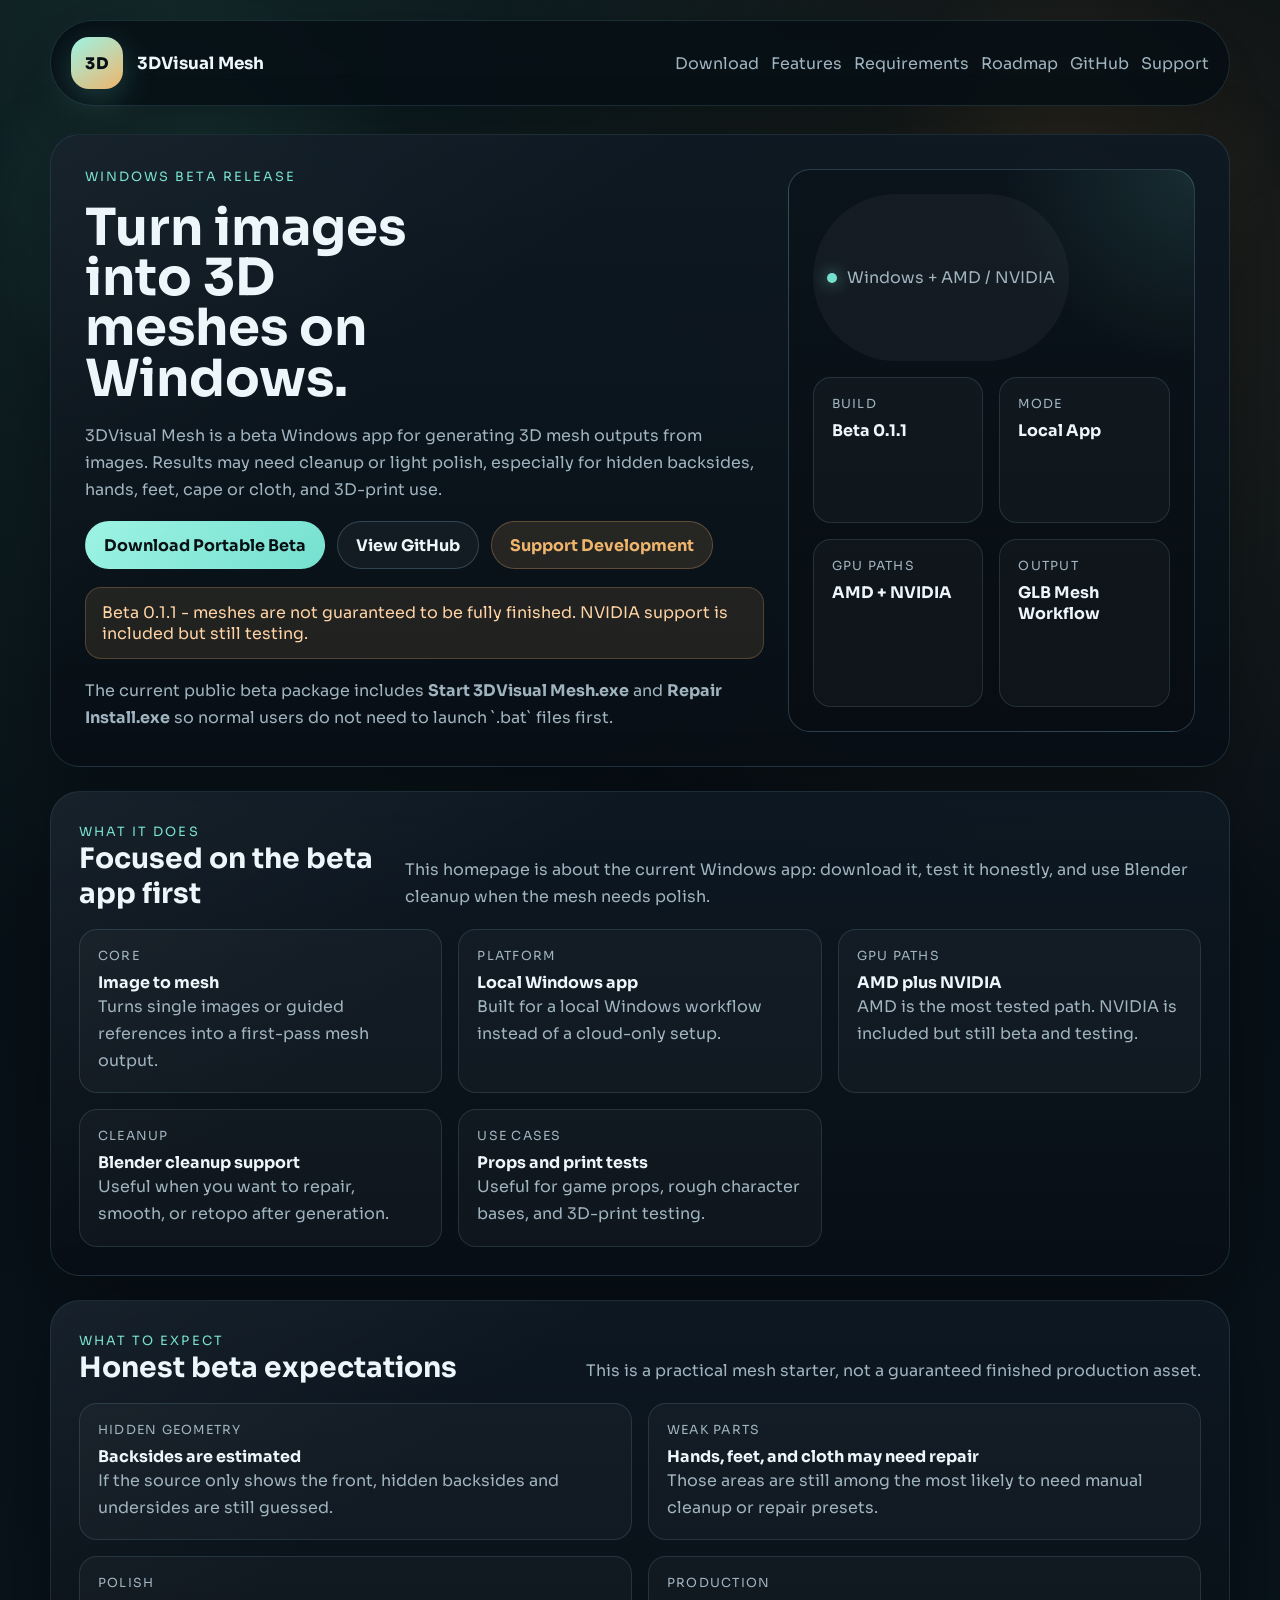
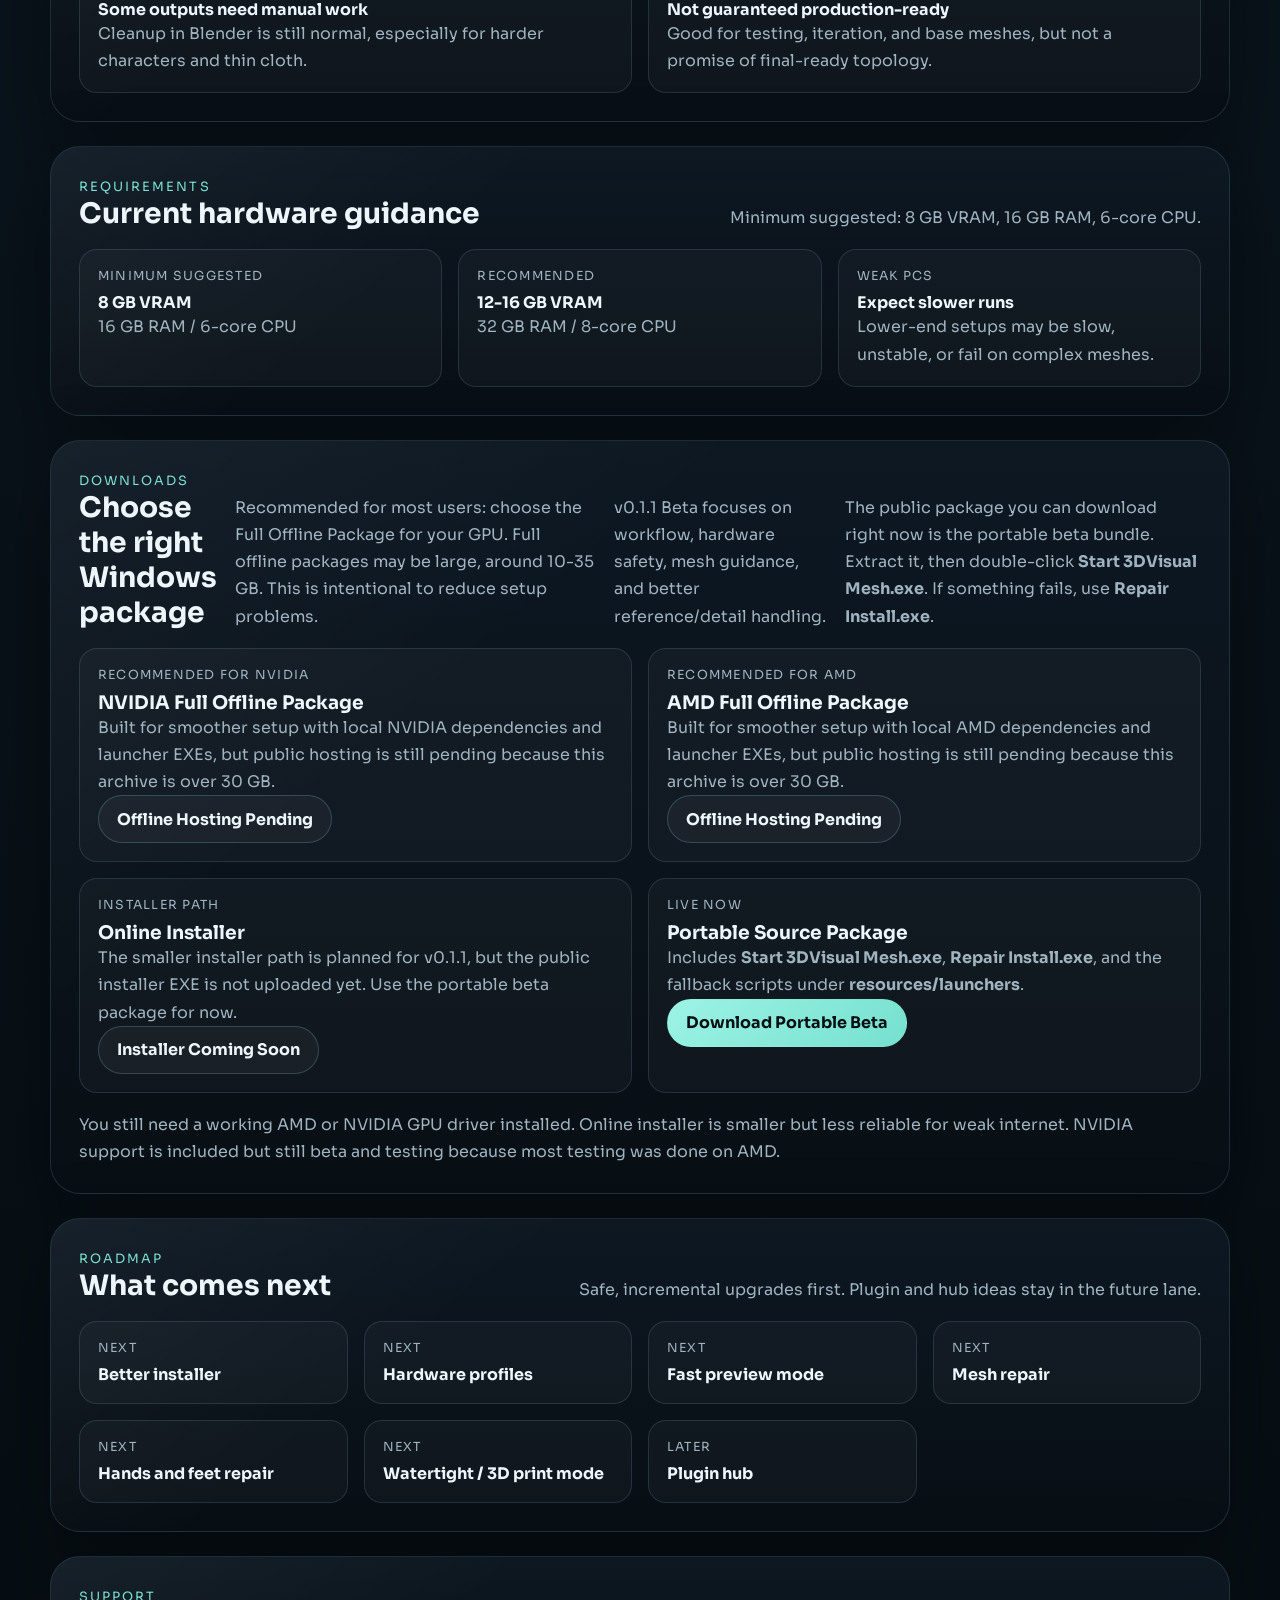
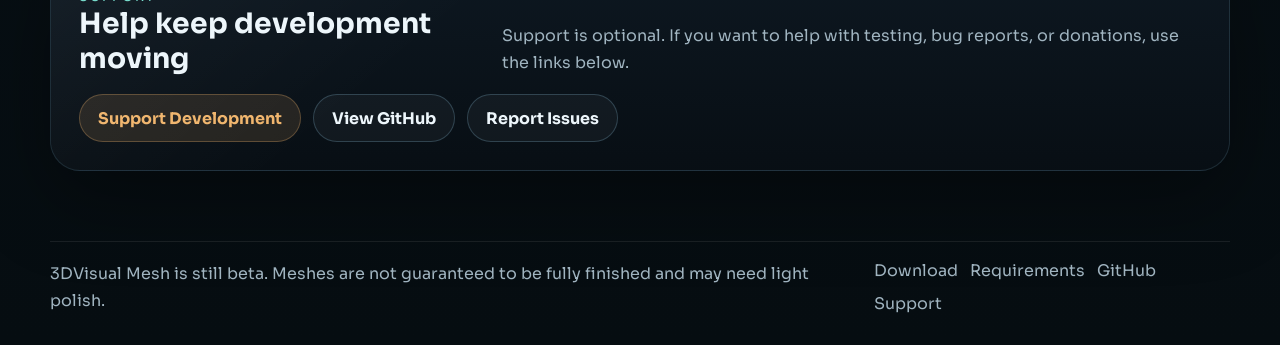
==== commit 153445b0: "Update website for launcher-exe beta downloads" ====
--- a/website/index.html
+++ b/website/index.html
@@ -50,13 +50,17 @@
         </p>
 
         <div class="hero-actions">
-          <a class="button primary" data-link="downloadInstaller" data-download="installer" href="#">Download Windows Installer</a>
+          <a class="button primary" data-link="downloadPortable" data-download="portable" href="#">Download Portable Beta</a>
           <a class="button secondary" data-link="repo" href="#">View GitHub</a>
           <a class="button ghost" data-link="donate" href="#">Support Development</a>
         </div>
 
         <p class="warning-note">
           Beta 0.1.1 - meshes are not guaranteed to be fully finished. NVIDIA support is included but still testing.
+        </p>
+        <p class="section-copy">
+          The current public beta package includes <strong>Start 3DVisual Mesh.exe</strong> and
+          <strong>Repair Install.exe</strong> so normal users do not need to launch `.bat` files first.
         </p>
       </div>
 
@@ -193,7 +197,7 @@
       <div class="section-head">
         <div>
           <span class="eyebrow">Downloads</span>
-          <h2>Choose the smoothest setup path</h2>
+          <h2>Choose the right Windows package</h2>
         </div>
         <p class="section-copy">
           Recommended for most users: choose the Full Offline Package for your GPU.
@@ -201,6 +205,11 @@
         </p>
         <p class="section-copy">
           v0.1.1 Beta focuses on workflow, hardware safety, mesh guidance, and better reference/detail handling.
+        </p>
+        <p class="section-copy">
+          The public package you can download right now is the portable beta bundle.
+          Extract it, then double-click <strong>Start 3DVisual Mesh.exe</strong>.
+          If something fails, use <strong>Repair Install.exe</strong>.
         </p>
       </div>
 
@@ -208,36 +217,36 @@
         <article class="download-card">
           <span class="card-label">Recommended for NVIDIA</span>
           <h3>NVIDIA Full Offline Package</h3>
-          <p>Large download, smoother setup. Includes local NVIDIA dependency files where possible so setup does not need to download everything later.</p>
+          <p>Built for smoother setup with local NVIDIA dependencies and launcher EXEs, but public hosting is still pending because this archive is over 30 GB.</p>
           <div class="card-actions">
-            <a class="button primary" data-link="downloadNvidiaFullOffline" data-download="nvidiaFullOffline" data-coming-soon="true" href="#">Download NVIDIA Full Offline</a>
+            <a class="button secondary" data-link="downloadNvidiaFullOffline" data-download="nvidiaFullOffline" data-coming-soon="true" href="#">Offline Hosting Pending</a>
           </div>
         </article>
 
         <article class="download-card">
           <span class="card-label">Recommended for AMD</span>
           <h3>AMD Full Offline Package</h3>
-          <p>Large download, smoother setup. Includes local AMD dependency files where possible so setup does not need to download everything later.</p>
+          <p>Built for smoother setup with local AMD dependencies and launcher EXEs, but public hosting is still pending because this archive is over 30 GB.</p>
           <div class="card-actions">
-            <a class="button primary" data-link="downloadAmdFullOffline" data-download="amdFullOffline" data-coming-soon="true" href="#">Download AMD Full Offline</a>
+            <a class="button secondary" data-link="downloadAmdFullOffline" data-download="amdFullOffline" data-coming-soon="true" href="#">Offline Hosting Pending</a>
           </div>
         </article>
 
         <article class="download-card">
-          <span class="card-label">Small download</span>
+          <span class="card-label">Installer path</span>
           <h3>Online Installer</h3>
-          <p>Small installer. Requires internet during setup and may download dependencies on first run.</p>
+          <p>The smaller installer path is planned for v0.1.1, but the public installer EXE is not uploaded yet. Use the portable beta package for now.</p>
           <div class="card-actions">
-            <a class="button secondary" data-link="downloadInstaller" data-download="installer" href="#">Download Online Installer</a>
+            <a class="button secondary" data-link="downloadInstaller" data-download="installer" data-coming-soon="true" href="#">Installer Coming Soon</a>
           </div>
         </article>
 
         <article class="download-card">
-          <span class="card-label">Advanced users</span>
+          <span class="card-label">Live now</span>
           <h3>Portable Source Package</h3>
-          <p>For developers or advanced users who want the project files and do not mind a more hands-on setup.</p>
+          <p>Includes <strong>Start 3DVisual Mesh.exe</strong>, <strong>Repair Install.exe</strong>, and the fallback scripts under <strong>resources/launchers</strong>.</p>
           <div class="card-actions">
-            <a class="button secondary" data-link="downloadPortable" data-download="portable" href="#">Download Portable Source</a>
+            <a class="button primary" data-link="downloadPortable" data-download="portable" href="#">Download Portable Beta</a>
           </div>
         </article>
       </div>
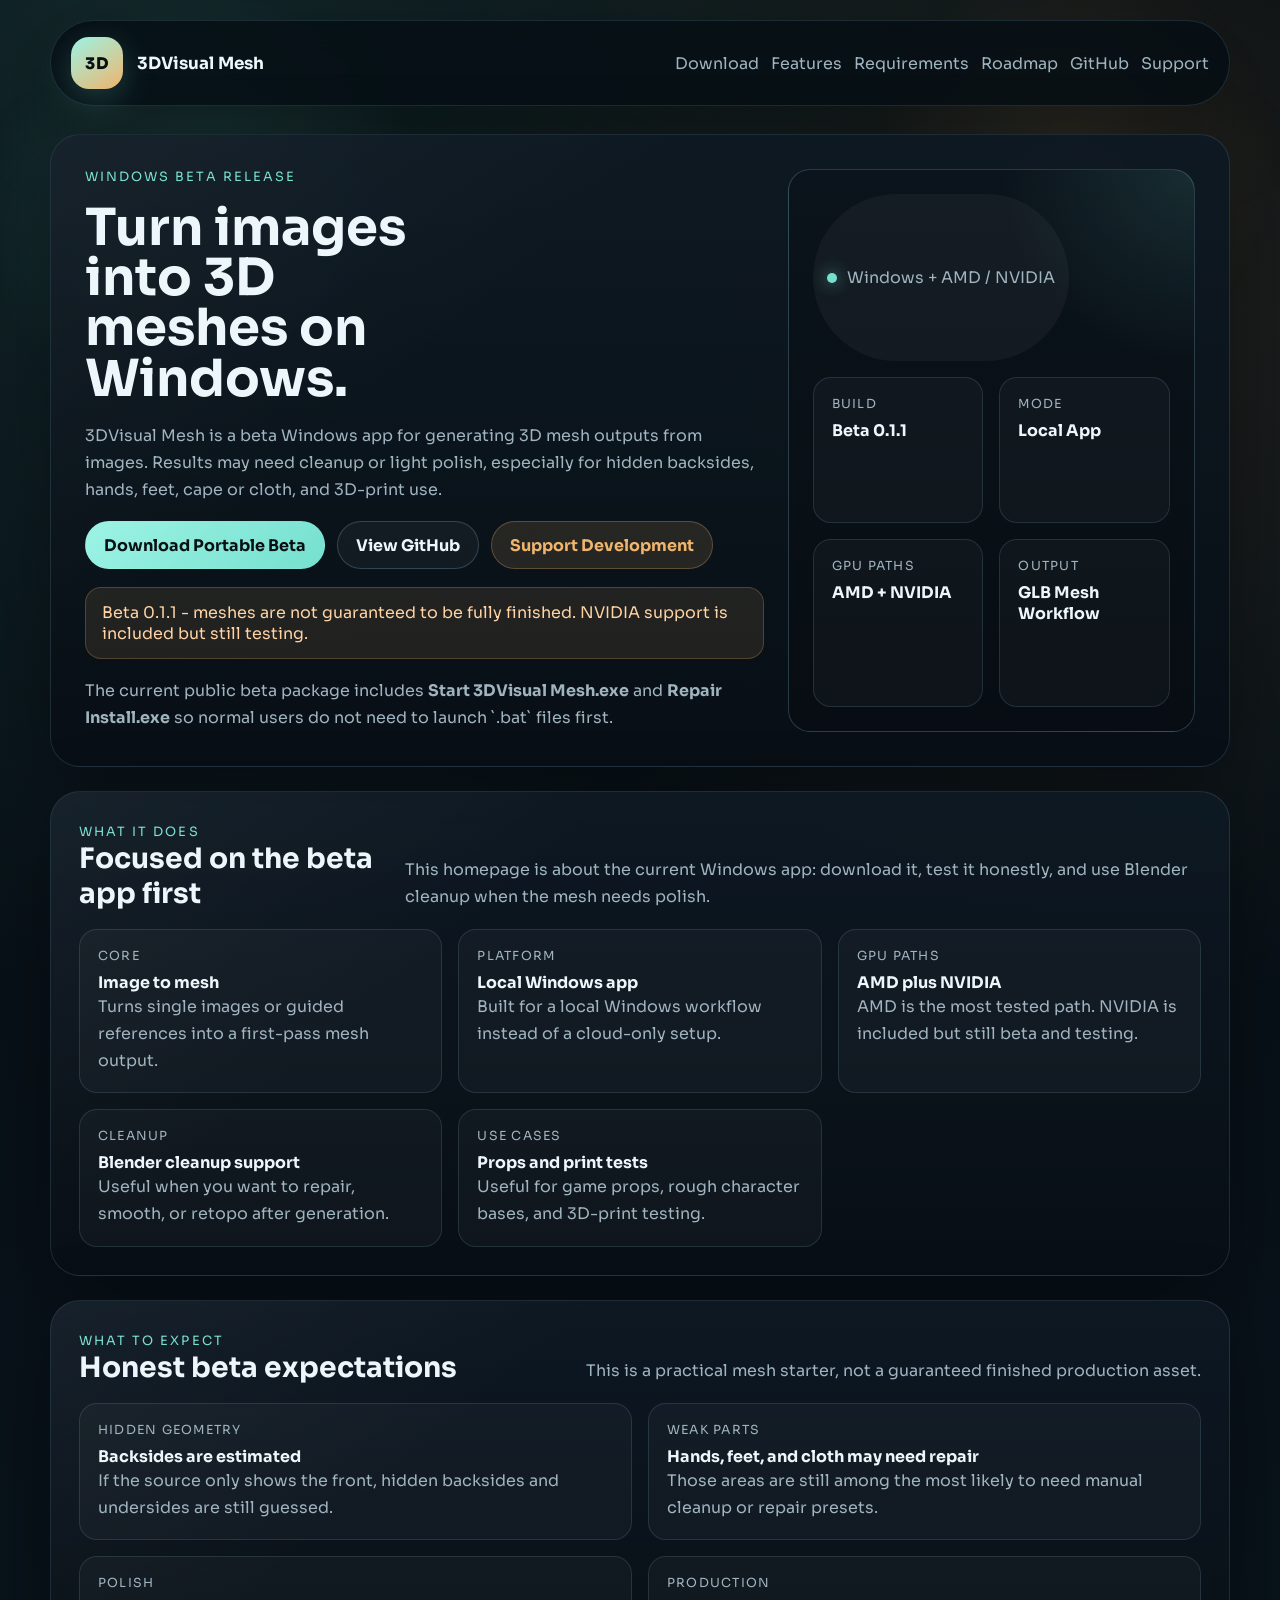
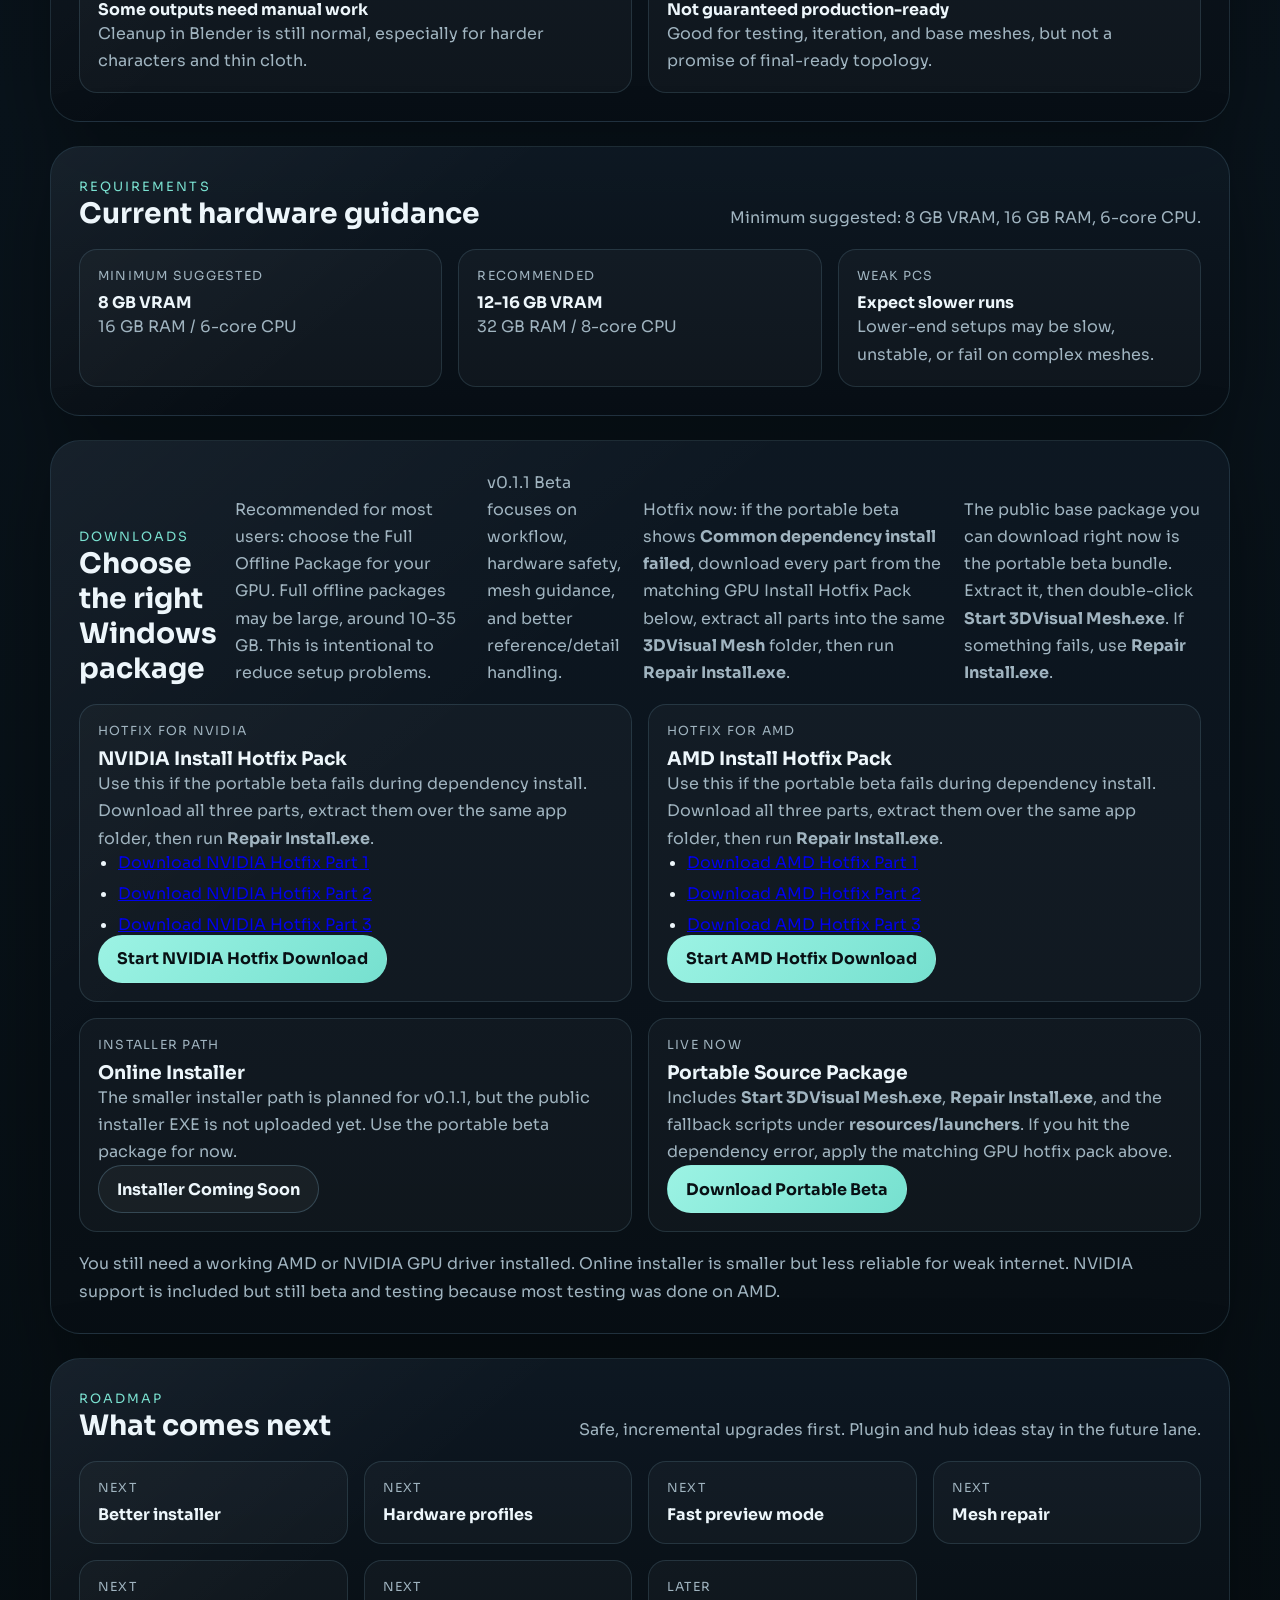
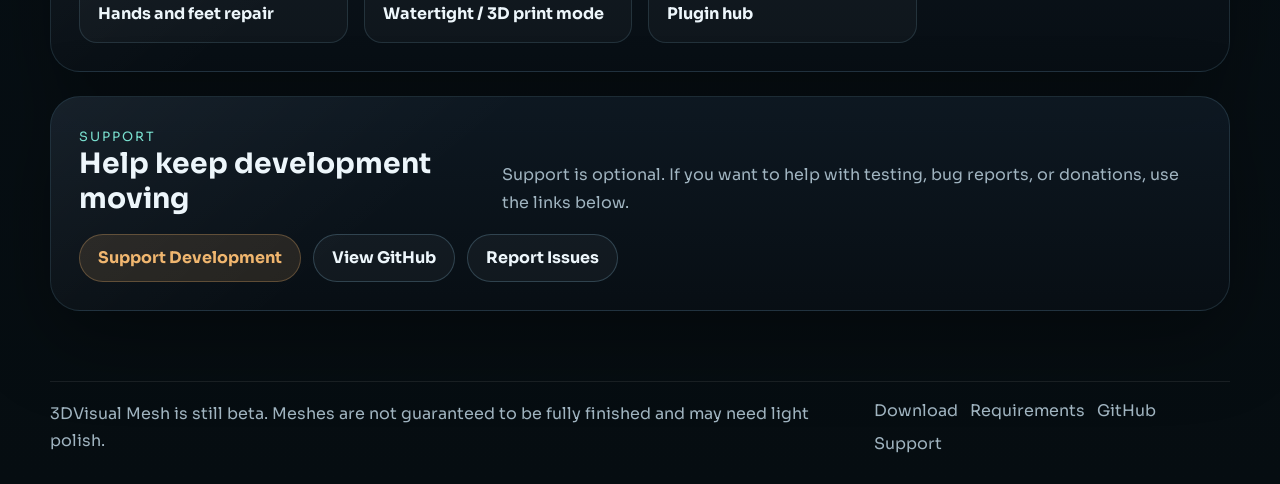
==== commit bc7a89f4: "Add v0.1.1 install hotfix packs and website links" ====
--- a/website/index.html
+++ b/website/index.html
@@ -207,7 +207,12 @@
           v0.1.1 Beta focuses on workflow, hardware safety, mesh guidance, and better reference/detail handling.
         </p>
         <p class="section-copy">
-          The public package you can download right now is the portable beta bundle.
+          Hotfix now: if the portable beta shows <strong>Common dependency install failed</strong>,
+          download every part from the matching GPU Install Hotfix Pack below, extract all parts into the same
+          <strong>3DVisual Mesh</strong> folder, then run <strong>Repair Install.exe</strong>.
+        </p>
+        <p class="section-copy">
+          The public base package you can download right now is the portable beta bundle.
           Extract it, then double-click <strong>Start 3DVisual Mesh.exe</strong>.
           If something fails, use <strong>Repair Install.exe</strong>.
         </p>
@@ -215,20 +220,30 @@
 
       <div class="downloads-grid">
         <article class="download-card">
-          <span class="card-label">Recommended for NVIDIA</span>
-          <h3>NVIDIA Full Offline Package</h3>
-          <p>Built for smoother setup with local NVIDIA dependencies and launcher EXEs, but public hosting is still pending because this archive is over 30 GB.</p>
+          <span class="card-label">Hotfix for NVIDIA</span>
+          <h3>NVIDIA Install Hotfix Pack</h3>
+          <p>Use this if the portable beta fails during dependency install. Download all three parts, extract them over the same app folder, then run <strong>Repair Install.exe</strong>.</p>
+          <ul class="bullet-list compact-list">
+            <li><a href="https://github.com/krutus05/3D-Visual-Mesh/releases/download/v0.1.1/3DVisualMesh_0.1.1_NVIDIA_Install_Hotfix_Part1.zip" target="_blank" rel="noreferrer">Download NVIDIA Hotfix Part 1</a></li>
+            <li><a href="https://github.com/krutus05/3D-Visual-Mesh/releases/download/v0.1.1/3DVisualMesh_0.1.1_NVIDIA_Install_Hotfix_Part2.zip" target="_blank" rel="noreferrer">Download NVIDIA Hotfix Part 2</a></li>
+            <li><a href="https://github.com/krutus05/3D-Visual-Mesh/releases/download/v0.1.1/3DVisualMesh_0.1.1_NVIDIA_Install_Hotfix_Part3.zip" target="_blank" rel="noreferrer">Download NVIDIA Hotfix Part 3</a></li>
+          </ul>
           <div class="card-actions">
-            <a class="button secondary" data-link="downloadNvidiaFullOffline" data-download="nvidiaFullOffline" data-coming-soon="true" href="#">Offline Hosting Pending</a>
+            <a class="button primary" href="https://github.com/krutus05/3D-Visual-Mesh/releases/download/v0.1.1/3DVisualMesh_0.1.1_NVIDIA_Install_Hotfix_Part1.zip" target="_blank" rel="noreferrer">Start NVIDIA Hotfix Download</a>
           </div>
         </article>
 
         <article class="download-card">
-          <span class="card-label">Recommended for AMD</span>
-          <h3>AMD Full Offline Package</h3>
-          <p>Built for smoother setup with local AMD dependencies and launcher EXEs, but public hosting is still pending because this archive is over 30 GB.</p>
+          <span class="card-label">Hotfix for AMD</span>
+          <h3>AMD Install Hotfix Pack</h3>
+          <p>Use this if the portable beta fails during dependency install. Download all three parts, extract them over the same app folder, then run <strong>Repair Install.exe</strong>.</p>
+          <ul class="bullet-list compact-list">
+            <li><a href="https://github.com/krutus05/3D-Visual-Mesh/releases/download/v0.1.1/3DVisualMesh_0.1.1_AMD_Install_Hotfix_Part1.zip" target="_blank" rel="noreferrer">Download AMD Hotfix Part 1</a></li>
+            <li><a href="https://github.com/krutus05/3D-Visual-Mesh/releases/download/v0.1.1/3DVisualMesh_0.1.1_AMD_Install_Hotfix_Part2.zip" target="_blank" rel="noreferrer">Download AMD Hotfix Part 2</a></li>
+            <li><a href="https://github.com/krutus05/3D-Visual-Mesh/releases/download/v0.1.1/3DVisualMesh_0.1.1_AMD_Install_Hotfix_Part3.zip" target="_blank" rel="noreferrer">Download AMD Hotfix Part 3</a></li>
+          </ul>
           <div class="card-actions">
-            <a class="button secondary" data-link="downloadAmdFullOffline" data-download="amdFullOffline" data-coming-soon="true" href="#">Offline Hosting Pending</a>
+            <a class="button primary" href="https://github.com/krutus05/3D-Visual-Mesh/releases/download/v0.1.1/3DVisualMesh_0.1.1_AMD_Install_Hotfix_Part1.zip" target="_blank" rel="noreferrer">Start AMD Hotfix Download</a>
           </div>
         </article>
 
@@ -244,7 +259,7 @@
         <article class="download-card">
           <span class="card-label">Live now</span>
           <h3>Portable Source Package</h3>
-          <p>Includes <strong>Start 3DVisual Mesh.exe</strong>, <strong>Repair Install.exe</strong>, and the fallback scripts under <strong>resources/launchers</strong>.</p>
+          <p>Includes <strong>Start 3DVisual Mesh.exe</strong>, <strong>Repair Install.exe</strong>, and the fallback scripts under <strong>resources/launchers</strong>. If you hit the dependency error, apply the matching GPU hotfix pack above.</p>
           <div class="card-actions">
             <a class="button primary" data-link="downloadPortable" data-download="portable" href="#">Download Portable Beta</a>
           </div>
